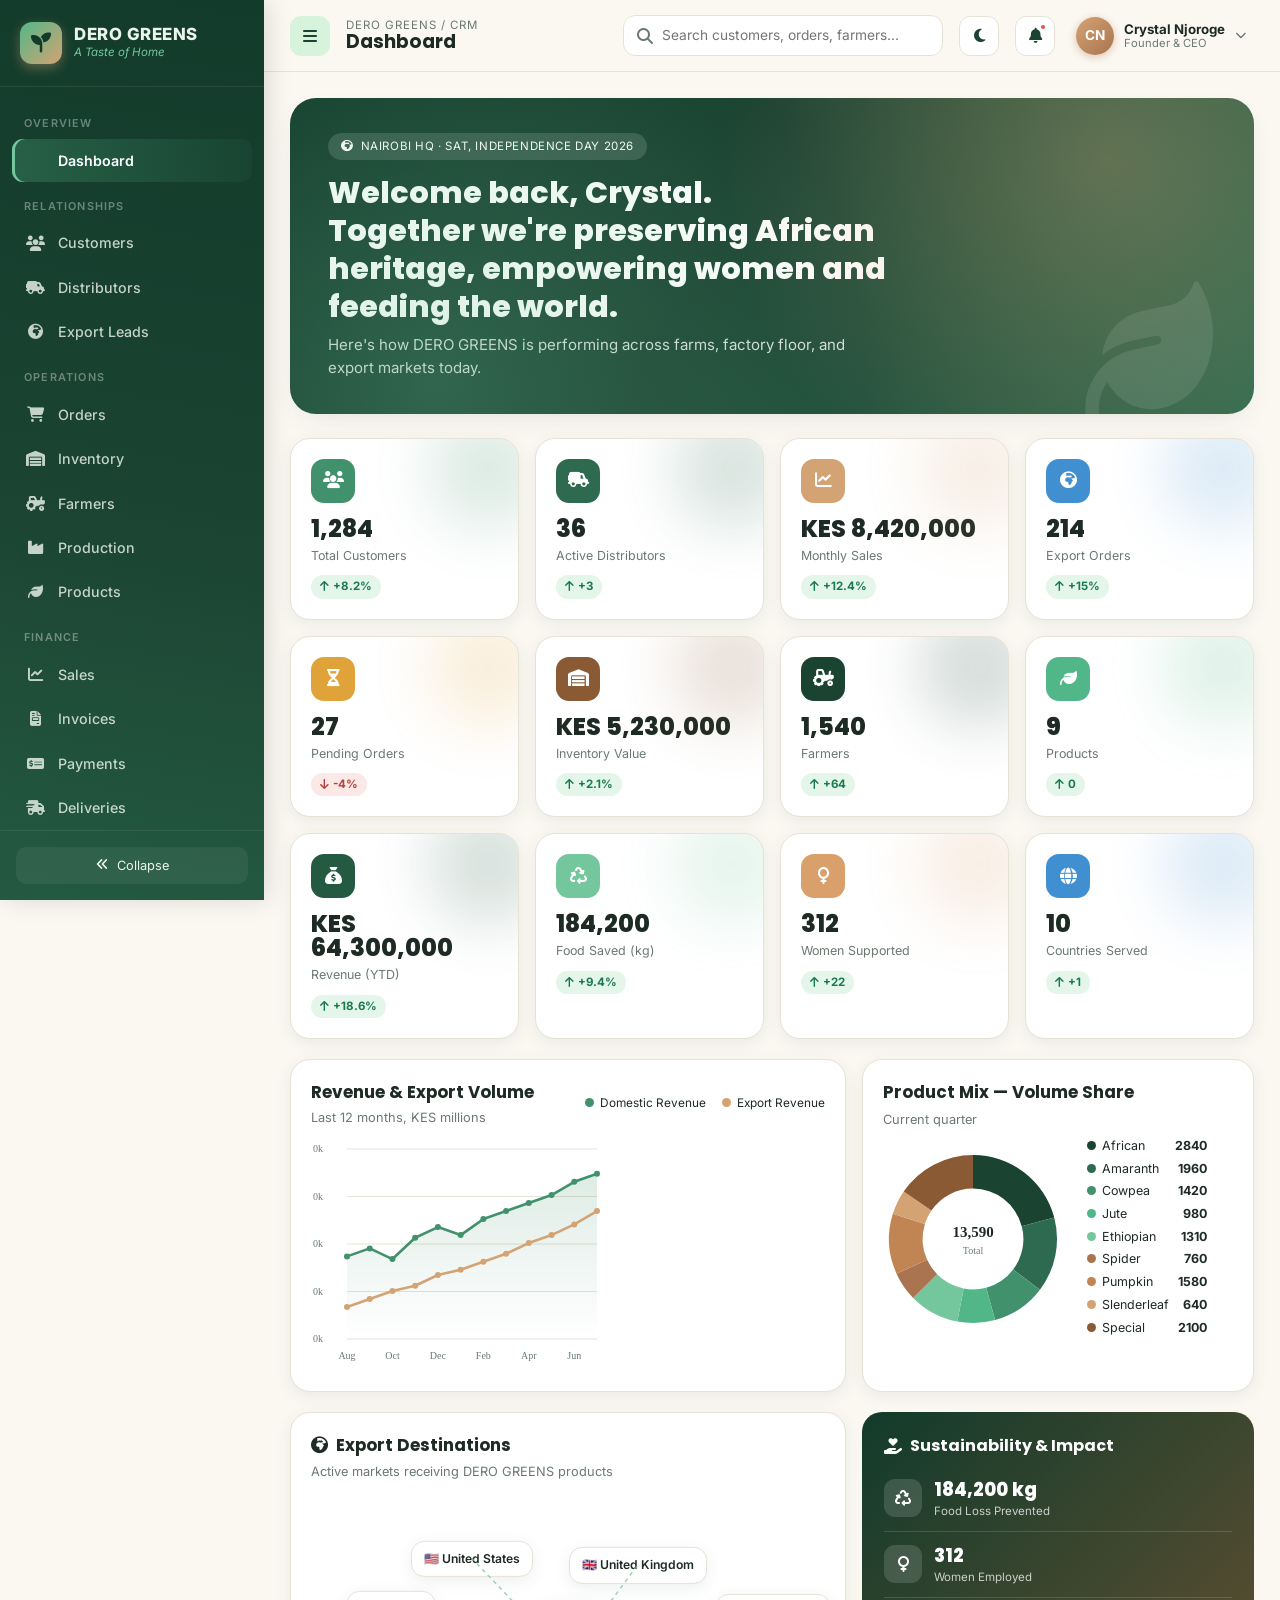
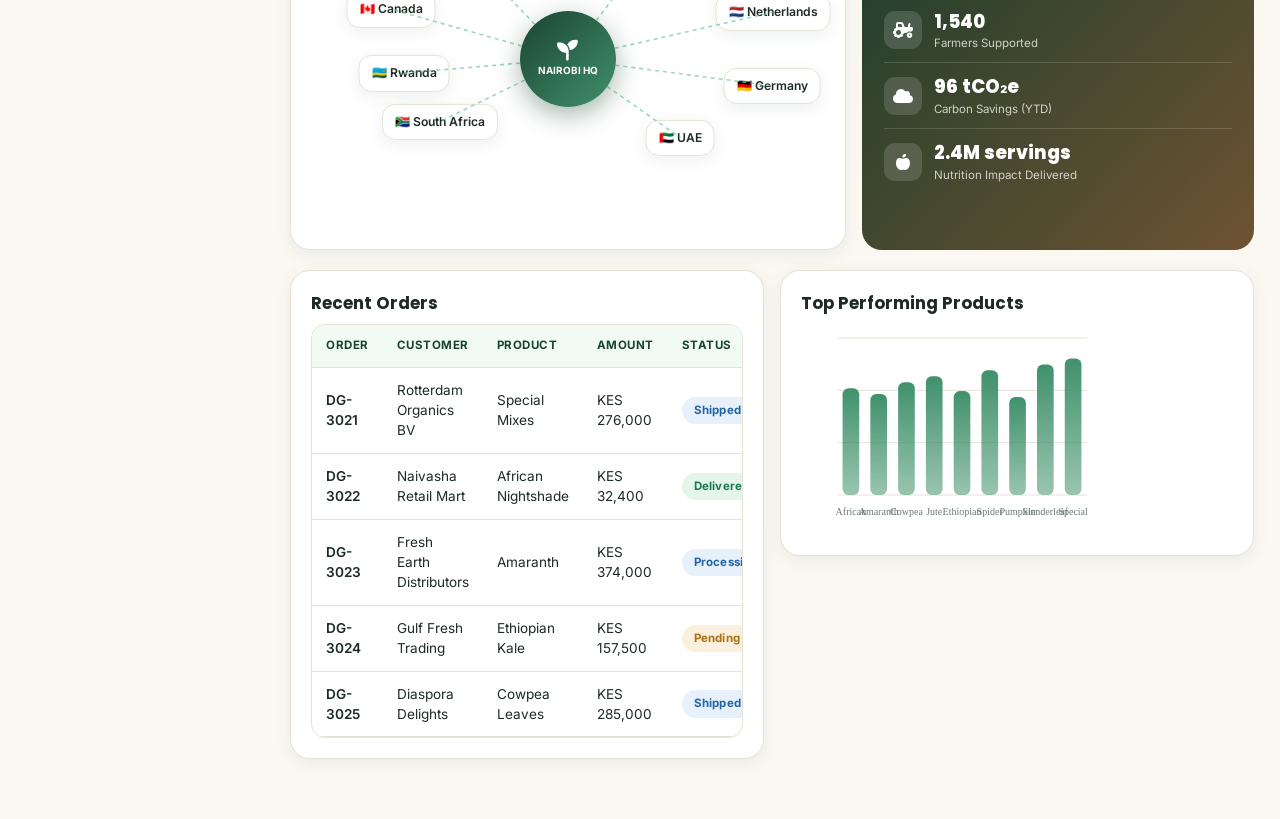
==== dashboard/index.html @ 0ca996c8 "Add CRM dashboard under /dashboard Front-end CRM (Bootstrap 5 + vanilla JS, dummy data) covering cus" ====
<!DOCTYPE html>
<html lang="en">
<head>
<meta charset="UTF-8">
<meta name="viewport" content="width=device-width, initial-scale=1.0">
<title>DERO GREENS | CRM Dashboard</title>

<!-- ============================================================
     DERO GREENS — CRM DASHBOARD (Front-end only, dummy data)
     Built with Bootstrap 5, Font Awesome, custom CSS & vanilla JS
     ============================================================ -->

<!-- Bootstrap 5 -->
<link href="https://cdn.jsdelivr.net/npm/bootstrap@5.3.3/dist/css/bootstrap.min.css" rel="stylesheet">
<!-- Font Awesome -->
<link rel="stylesheet" href="https://cdnjs.cloudflare.com/ajax/libs/font-awesome/6.5.1/css/all.min.css">
<!-- Google Fonts -->
<link rel="preconnect" href="https://fonts.googleapis.com">
<link href="https://fonts.googleapis.com/css2?family=Poppins:wght@500;600;700;800&family=Inter:wght@400;500;600;700&display=swap" rel="stylesheet">

<style>
/* =========================================================
   1. DESIGN TOKENS
   ========================================================= */
:root{
  --forest-950:#0e2b20;
  --forest-900:#123b2b;
  --forest-800:#1b4332;
  --forest-700:#245a41;
  --green-600:#2d6a4f;
  --green-500:#40916c;
  --green-400:#52b788;
  --green-300:#74c69d;
  --mint-100:#d8f3dc;
  --mint-50:#f1faf3;
  --earth-600:#8a5a34;
  --earth-500:#a9744f;
  --earth-400:#c08552;
  --earth-300:#d9a06b;
  --sand-100:#f3e3cf;
  --cream:#fbf8f2;
  --white:#ffffff;
  --ink:#1e2b24;
  --muted:#6b7a71;
  --line:#e7e2d6;
  --gold:#d4a373;
  --danger:#d9534f;
  --warning:#e0a339;
  --info:#3f8fd1;
  --radius-lg:20px;
  --radius-md:14px;
  --radius-sm:10px;
  --shadow-soft:0 10px 30px -12px rgba(27,67,50,.15);
  --shadow-card:0 4px 16px rgba(27,67,50,.08);
  --sidebar-w:264px;
  --sidebar-w-collapsed:82px;
  --topbar-h:72px;
}

body.dark{
  --cream:#0f1a15;
  --white:#16241d;
  --ink:#eef3ee;
  --muted:#9bb0a3;
  --line:#243830;
  --mint-100:#1c3a2c;
  --mint-50:#152a20;
  --shadow-card:0 4px 18px rgba(0,0,0,.35);
}

*{box-sizing:border-box;}
html{scroll-behavior:smooth;}
body{
  font-family:'Inter',sans-serif;
  background:var(--cream);
  color:var(--ink);
  margin:0;
  transition:background .35s ease, color .35s ease;
  overflow-x:hidden;
}
h1,h2,h3,h4,h5,h6,.font-display{font-family:'Poppins',sans-serif;}
a{text-decoration:none;}
::-webkit-scrollbar{width:8px;height:8px;}
::-webkit-scrollbar-thumb{background:var(--green-300);border-radius:10px;}
::-webkit-scrollbar-track{background:transparent;}

/* =========================================================
   2. APP SHELL
   ========================================================= */
.app-wrapper{display:flex;min-height:100vh;}

/* ---------- Sidebar ---------- */
.sidebar{
  width:var(--sidebar-w);
  background:linear-gradient(190deg, var(--forest-900) 0%, var(--forest-800) 55%, var(--forest-700) 100%);
  color:#eaf3ec;
  position:fixed;
  top:0;left:0;bottom:0;
  z-index:1040;
  display:flex;
  flex-direction:column;
  transition:width .3s ease, transform .3s ease;
  box-shadow:4px 0 24px rgba(0,0,0,.12);
}
.sidebar.collapsed{width:var(--sidebar-w-collapsed);}
.sidebar-brand{
  display:flex;align-items:center;gap:12px;
  padding:22px 20px;
  border-bottom:1px solid rgba(255,255,255,.08);
  min-height:var(--topbar-h);
}
.sidebar-brand .logo-mark{
  width:42px;height:42px;border-radius:12px;
  background:linear-gradient(135deg,var(--green-400),var(--gold));
  display:flex;align-items:center;justify-content:center;
  font-size:20px;color:var(--forest-900);flex:none;
  box-shadow:0 4px 12px rgba(212,163,115,.4);
}
.sidebar-brand .brand-text{overflow:hidden;white-space:nowrap;}
.sidebar-brand .brand-text .name{font-weight:800;font-size:1.05rem;letter-spacing:.5px;line-height:1.1;}
.sidebar-brand .brand-text .tag{font-size:.72rem;color:var(--green-300);font-style:italic;}
.sidebar.collapsed .brand-text{display:none;}

.sidebar-nav{flex:1;overflow-y:auto;padding:14px 12px;}
.sidebar-nav::-webkit-scrollbar{width:4px;}
.nav-section-label{
  font-size:.68rem;text-transform:uppercase;letter-spacing:1.2px;
  color:rgba(234,243,236,.4);padding:14px 12px 6px;font-weight:600;
}
.sidebar.collapsed .nav-section-label{opacity:0;height:8px;padding:0;overflow:hidden;}

.nav-item-btn{
  display:flex;align-items:center;gap:13px;
  padding:10.5px 14px;margin:2px 0;border-radius:11px;
  color:rgba(234,243,236,.82);font-size:.89rem;font-weight:500;
  cursor:pointer;position:relative;white-space:nowrap;
  transition:background .2s ease, color .2s ease, transform .15s ease;
}
.nav-item-btn i{width:19px;text-align:center;font-size:.95rem;flex:none;}
.nav-item-btn:hover{background:rgba(255,255,255,.08);color:#fff;transform:translateX(2px);}
.nav-item-btn.active{
  background:linear-gradient(90deg, rgba(82,183,136,.28), rgba(82,183,136,.06));
  color:#fff;font-weight:600;
  box-shadow:inset 3px 0 0 var(--green-300);
}
.sidebar.collapsed .nav-item-btn span{display:none;}
.sidebar.collapsed .nav-item-btn{justify-content:center;}

.sidebar-foot{padding:16px;border-top:1px solid rgba(255,255,255,.08);}
.sidebar-collapse-btn{
  width:100%;background:rgba(255,255,255,.06);border:none;color:#eaf3ec;
  padding:9px;border-radius:10px;font-size:.8rem;cursor:pointer;
  display:flex;align-items:center;justify-content:center;gap:8px;
  transition:background .2s;
}
.sidebar-collapse-btn:hover{background:rgba(255,255,255,.14);}

/* ---------- Main area ---------- */
.main-wrapper{
  margin-left:var(--sidebar-w);
  flex:1;min-width:0;
  transition:margin-left .3s ease;
  display:flex;flex-direction:column;
}
.sidebar.collapsed ~ .main-wrapper{margin-left:var(--sidebar-w-collapsed);}

/* ---------- Topbar ---------- */
.topbar{
  height:var(--topbar-h);
  position:sticky;top:0;z-index:1030;
  background:rgba(251,248,242,.85);
  backdrop-filter:blur(14px) saturate(160%);
  -webkit-backdrop-filter:blur(14px) saturate(160%);
  border-bottom:1px solid var(--line);
  display:flex;align-items:center;gap:16px;
  padding:0 26px;
}
body.dark .topbar{background:rgba(22,36,29,.85);}
.topbar-toggle{
  background:var(--mint-100);border:none;color:var(--forest-800);
  width:40px;height:40px;border-radius:11px;font-size:1rem;cursor:pointer;
  display:flex;align-items:center;justify-content:center;flex:none;
  transition:background .2s;
}
.topbar-toggle:hover{background:var(--green-300);color:#fff;}
.page-heading{display:flex;flex-direction:column;line-height:1.1;margin-right:auto;min-width:0;}
.page-heading .crumb{font-size:.72rem;color:var(--muted);text-transform:uppercase;letter-spacing:1px;}
.page-heading .title{font-family:'Poppins';font-weight:700;font-size:1.15rem;color:var(--ink);white-space:nowrap;overflow:hidden;text-overflow:ellipsis;}

.search-box{
  position:relative;width:320px;max-width:34vw;
}
.search-box input{
  width:100%;border:1px solid var(--line);background:var(--white);
  border-radius:12px;padding:9px 14px 9px 38px;font-size:.86rem;color:var(--ink);
  transition:box-shadow .2s, border-color .2s;
}
.search-box input:focus{outline:none;border-color:var(--green-400);box-shadow:0 0 0 3px rgba(82,183,136,.18);}
.search-box i{position:absolute;left:14px;top:50%;transform:translateY(-50%);color:var(--muted);}

.icon-btn{
  width:40px;height:40px;border-radius:11px;border:1px solid var(--line);
  background:var(--white);color:var(--forest-800);display:flex;align-items:center;justify-content:center;
  cursor:pointer;position:relative;transition:all .2s;flex:none;font-size:.95rem;
}
.icon-btn:hover{background:var(--mint-100);border-color:var(--green-300);}
.icon-btn .dot{
  position:absolute;top:6px;right:7px;width:8px;height:8px;border-radius:50%;
  background:var(--danger);border:2px solid var(--white);
}
.profile-chip{display:flex;align-items:center;gap:10px;cursor:pointer;padding:5px 8px 5px 5px;border-radius:12px;transition:background .2s;}
.profile-chip:hover{background:var(--mint-100);}
.avatar{
  width:38px;height:38px;border-radius:50%;
  background:linear-gradient(135deg,var(--gold),var(--earth-500));
  display:flex;align-items:center;justify-content:center;color:#fff;font-weight:700;font-size:.85rem;
  flex:none;box-shadow:0 2px 8px rgba(169,116,79,.4);
}
.profile-chip .who{line-height:1.1;}
.profile-chip .who .nm{font-size:.83rem;font-weight:700;color:var(--ink);}
.profile-chip .who .rl{font-size:.7rem;color:var(--muted);}

/* dropdown panels (notifications / profile) */
.float-panel{
  position:absolute;top:56px;right:0;width:340px;background:var(--white);
  border:1px solid var(--line);border-radius:var(--radius-md);box-shadow:var(--shadow-soft);
  padding:8px;display:none;z-index:1050;max-height:420px;overflow-y:auto;
}
.float-panel.show{display:block;animation:fadeSlide .18s ease;}
@keyframes fadeSlide{from{opacity:0;transform:translateY(-6px);}to{opacity:1;transform:translateY(0);}}
.float-panel .fp-title{font-weight:700;font-size:.85rem;padding:8px 10px;color:var(--forest-800);}
.notif-item{display:flex;gap:10px;padding:9px 10px;border-radius:10px;cursor:pointer;}
.notif-item:hover{background:var(--mint-50);}
.notif-item .ni-icon{width:34px;height:34px;border-radius:9px;display:flex;align-items:center;justify-content:center;flex:none;font-size:.8rem;}
.notif-item .ni-body .t{font-size:.8rem;font-weight:600;color:var(--ink);}
.notif-item .ni-body .d{font-size:.72rem;color:var(--muted);}

.content-area{padding:26px 26px 60px;flex:1;min-width:0;}

/* =========================================================
   3. GENERIC COMPONENTS
   ========================================================= */
.page{display:none;animation:pageIn .35s ease;}
.page.active{display:block;}
@keyframes pageIn{from{opacity:0;transform:translateY(8px);}to{opacity:1;transform:translateY(0);}}

.card-soft{
  background:var(--white);border:1px solid var(--line);border-radius:var(--radius-lg);
  box-shadow:var(--shadow-card);
}
.section-title{font-family:'Poppins';font-weight:700;font-size:1.05rem;color:var(--ink);margin-bottom:2px;}
.section-sub{font-size:.8rem;color:var(--muted);}

/* Hero */
.hero-banner{
  border-radius:26px;padding:34px 38px;position:relative;overflow:hidden;color:#fff;
  background:linear-gradient(120deg, var(--forest-900) 0%, var(--forest-800) 45%, var(--green-600) 100%);
  box-shadow:var(--shadow-soft);
  margin-bottom:24px;
}
.hero-banner::before{
  content:"";position:absolute;inset:0;
  background:radial-gradient(circle at 85% 20%, rgba(212,163,115,.35), transparent 45%),
             radial-gradient(circle at 15% 90%, rgba(116,198,157,.28), transparent 50%);
  pointer-events:none;
}
.hero-banner .eyebrow{
  display:inline-flex;align-items:center;gap:7px;background:rgba(255,255,255,.14);
  padding:5px 13px;border-radius:30px;font-size:.72rem;letter-spacing:.6px;text-transform:uppercase;margin-bottom:14px;
}
.hero-banner h1{font-size:1.9rem;font-weight:800;max-width:640px;line-height:1.25;margin-bottom:8px;}
.hero-banner p{max-width:560px;color:rgba(255,255,255,.82);font-size:.94rem;margin-bottom:0;}
.hero-leaf{position:absolute;right:36px;bottom:-14px;font-size:9rem;opacity:.10;transform:rotate(-12deg);}

/* Stat cards */
.stat-card{
  background:var(--white);border:1px solid var(--line);border-radius:var(--radius-lg);
  padding:20px;position:relative;overflow:hidden;transition:transform .25s ease, box-shadow .25s ease;
  box-shadow:var(--shadow-card);height:100%;
}
.stat-card:hover{transform:translateY(-5px);box-shadow:var(--shadow-soft);}
.stat-card .si-icon{
  width:44px;height:44px;border-radius:13px;display:flex;align-items:center;justify-content:center;
  font-size:1.05rem;margin-bottom:14px;color:#fff;
}
.stat-card .si-val{font-family:'Poppins';font-weight:800;font-size:1.5rem;color:var(--ink);line-height:1;}
.stat-card .si-label{font-size:.78rem;color:var(--muted);margin-top:6px;}
.stat-card .si-trend{font-size:.72rem;font-weight:700;margin-top:10px;display:inline-flex;align-items:center;gap:4px;padding:3px 9px;border-radius:20px;}
.si-trend.up{color:#1b7a4d;background:#e4f6ea;}
.si-trend.down{color:#b8433d;background:#fbe8e7;}
.stat-card .si-glow{position:absolute;width:120px;height:120px;border-radius:50%;filter:blur(30px);opacity:.18;top:-30px;right:-30px;}

/* Buttons */
.btn-dero{
  background:linear-gradient(135deg,var(--green-500),var(--forest-800));border:none;color:#fff;
  border-radius:11px;padding:9px 18px;font-weight:600;font-size:.85rem;transition:all .2s;
  box-shadow:0 4px 14px rgba(45,106,79,.3);
}
.btn-dero:hover{filter:brightness(1.08);color:#fff;transform:translateY(-1px);}
.btn-outline-dero{
  border:1.5px solid var(--green-400);color:var(--forest-800);background:transparent;border-radius:11px;
  padding:8px 17px;font-weight:600;font-size:.85rem;transition:all .2s;
}
.btn-outline-dero:hover{background:var(--mint-100);}
.btn-ghost-sm{border:1px solid var(--line);background:var(--white);color:var(--ink);border-radius:9px;padding:5px 11px;font-size:.76rem;font-weight:600;transition:.2s;}
.btn-ghost-sm:hover{background:var(--mint-100);border-color:var(--green-300);}

/* Badges */
.badge-dero{padding:5px 12px;border-radius:20px;font-size:.72rem;font-weight:700;letter-spacing:.2px;display:inline-flex;align-items:center;gap:5px;}
.bd-green{background:#e4f6ea;color:#1b7a4d;}
.bd-gold{background:#fbf0dd;color:#a97112;}
.bd-red{background:#fbe8e7;color:#b8433d;}
.bd-blue{background:#e6f1fb;color:#2266a3;}
.bd-gray{background:#eef0ee;color:#6b7a71;}
.bd-forest{background:var(--forest-800);color:#fff;}

/* Tables */
.table-modern{width:100%;border-collapse:separate;border-spacing:0;font-size:.85rem;}
.table-modern thead th{
  background:var(--mint-50);color:var(--forest-800);font-weight:700;font-size:.72rem;
  text-transform:uppercase;letter-spacing:.5px;padding:12px 14px;border-bottom:1px solid var(--line);white-space:nowrap;
}
.table-modern thead th:first-child{border-top-left-radius:12px;}
.table-modern thead th:last-child{border-top-right-radius:12px;}
.table-modern tbody td{padding:12px 14px;border-bottom:1px solid var(--line);color:var(--ink);vertical-align:middle;}
.table-modern tbody tr{transition:background .15s;}
.table-modern tbody tr:hover{background:var(--mint-50);}
.table-scroll{overflow-x:auto;border-radius:14px;border:1px solid var(--line);}
.row-avatar{width:32px;height:32px;border-radius:9px;display:flex;align-items:center;justify-content:center;font-size:.72rem;font-weight:700;color:#fff;flex:none;}

.filter-select{border:1px solid var(--line);border-radius:10px;padding:7px 12px;font-size:.8rem;background:var(--white);color:var(--ink);}
.toolbar{display:flex;flex-wrap:wrap;gap:10px;align-items:center;margin-bottom:16px;}
.toolbar .search-box{width:260px;}

/* Progress bars */
.progress-dero{height:8px;border-radius:20px;background:var(--mint-100);overflow:hidden;}
.progress-dero .bar{height:100%;border-radius:20px;background:linear-gradient(90deg,var(--green-400),var(--forest-800));}

/* Kanban / Pipeline */
.kanban-scroll{display:flex;gap:16px;overflow-x:auto;padding-bottom:14px;}
.kanban-col{
  min-width:270px;max-width:270px;background:var(--mint-50);border:1px solid var(--line);
  border-radius:16px;padding:14px;flex:none;
}
.kanban-col-head{display:flex;justify-content:space-between;align-items:center;margin-bottom:12px;}
.kanban-col-head .kt{font-weight:700;font-size:.83rem;color:var(--forest-800);}
.kanban-count{background:var(--white);border-radius:20px;padding:2px 9px;font-size:.72rem;font-weight:700;color:var(--muted);}
.kanban-card{
  background:var(--white);border:1px solid var(--line);border-radius:13px;padding:12px;margin-bottom:10px;
  cursor:grab;transition:box-shadow .2s, transform .2s;box-shadow:0 1px 4px rgba(0,0,0,.04);
}
.kanban-card:hover{box-shadow:0 6px 16px rgba(27,67,50,.12);transform:translateY(-2px);}
.kanban-card.dragging{opacity:.4;}
.kanban-col.drag-over{background:var(--mint-100);}
.kanban-card .kc-title{font-weight:700;font-size:.83rem;margin-bottom:4px;}
.kanban-card .kc-meta{font-size:.72rem;color:var(--muted);display:flex;align-items:center;gap:6px;margin-top:6px;}

/* Product cards */
.product-card{background:var(--white);border:1px solid var(--line);border-radius:18px;overflow:hidden;transition:.25s;height:100%;box-shadow:var(--shadow-card);}
.product-card:hover{transform:translateY(-6px);box-shadow:var(--shadow-soft);}
.product-photo{
  height:130px;display:flex;align-items:center;justify-content:center;font-size:2.6rem;position:relative;
  background:linear-gradient(135deg,var(--mint-100),var(--sand-100));color:var(--forest-700);
}
.product-photo .export-badge{position:absolute;top:10px;right:10px;}
.product-body{padding:15px;}
.product-body h6{font-weight:700;margin-bottom:2px;}
.product-body .scientific{font-size:.72rem;color:var(--muted);font-style:italic;margin-bottom:10px;}
.pspecs{display:grid;grid-template-columns:1fr 1fr;gap:8px;font-size:.76rem;margin-bottom:10px;}
.pspecs div span{display:block;color:var(--muted);font-size:.68rem;text-transform:uppercase;letter-spacing:.4px;}
.pspecs div b{color:var(--ink);}

/* Export leads pipeline card */
.lead-card{background:var(--white);border:1px solid var(--line);border-radius:13px;padding:12px;margin-bottom:10px;cursor:grab;box-shadow:0 1px 4px rgba(0,0,0,.04);transition:.2s;}
.lead-card:hover{box-shadow:0 6px 16px rgba(27,67,50,.12);transform:translateY(-2px);}
.lead-card .flag{font-size:1.3rem;margin-right:6px;}
.lead-card .company{font-weight:700;font-size:.84rem;}
.lead-card .contact{font-size:.72rem;color:var(--muted);margin-bottom:8px;}
.lead-card .rev{font-weight:700;color:var(--forest-800);font-size:.86rem;}
.lead-card .prob-wrap{margin-top:8px;}

/* Charts */
.chart-card{background:var(--white);border:1px solid var(--line);border-radius:var(--radius-lg);padding:20px;box-shadow:var(--shadow-card);}
canvas{max-width:100%;}
.legend-dot{width:9px;height:9px;border-radius:50%;display:inline-block;margin-right:6px;}

/* World / export map */
.world-hub{position:relative;height:340px;display:flex;align-items:center;justify-content:center;}
.world-center{
  width:96px;height:96px;border-radius:50%;background:linear-gradient(135deg,var(--forest-800),var(--green-500));
  display:flex;flex-direction:column;align-items:center;justify-content:center;color:#fff;z-index:3;box-shadow:0 8px 26px rgba(27,67,50,.4);
}
.world-center i{font-size:1.3rem;}
.world-center span{font-size:.62rem;font-weight:700;margin-top:2px;}
.dest-node{
  position:absolute;background:var(--white);border:1px solid var(--line);border-radius:13px;padding:8px 12px;
  box-shadow:var(--shadow-card);font-size:.76rem;font-weight:600;display:flex;align-items:center;gap:7px;
  transition:transform .2s;white-space:nowrap;
}
.dest-node:hover{transform:scale(1.08);z-index:5;}
.world-svg{position:absolute;inset:0;width:100%;height:100%;z-index:1;}
.world-svg line{stroke:var(--green-300);stroke-width:1.6;stroke-dasharray:4 4;opacity:.7;}

/* Sustainability card */
.sustain-card{border-radius:var(--radius-lg);padding:22px;color:#fff;background:linear-gradient(135deg,var(--forest-900),var(--earth-600) 130%);position:relative;overflow:hidden;height:100%;}
.sustain-item{display:flex;align-items:center;gap:12px;padding:10px 0;border-bottom:1px solid rgba(255,255,255,.14);}
.sustain-item:last-child{border-bottom:none;}
.sustain-item .si-ic{width:38px;height:38px;border-radius:11px;background:rgba(255,255,255,.14);display:flex;align-items:center;justify-content:center;flex:none;}
.sustain-item .si-num{font-family:'Poppins';font-weight:800;font-size:1.15rem;}
.sustain-item .si-lbl{font-size:.72rem;color:rgba(255,255,255,.75);}

/* Calendar */
.cal-grid{display:grid;grid-template-columns:repeat(7,1fr);gap:6px;}
.cal-dow{text-align:center;font-size:.7rem;font-weight:700;color:var(--muted);text-transform:uppercase;padding:6px 0;}
.cal-cell{
  min-height:78px;border:1px solid var(--line);border-radius:11px;padding:6px 8px;font-size:.78rem;color:var(--ink);
  background:var(--white);transition:.2s;
}
.cal-cell.muted{opacity:.35;}
.cal-cell.today{border-color:var(--green-400);box-shadow:0 0 0 2px rgba(82,183,136,.25) inset;}
.cal-cell .ev{margin-top:4px;font-size:.66rem;background:var(--mint-100);color:var(--forest-800);border-radius:6px;padding:1px 6px;display:block;overflow:hidden;text-overflow:ellipsis;white-space:nowrap;}

/* Settings tabs */
.settings-tabs .nav-link{color:var(--muted);font-weight:600;font-size:.85rem;border:none;border-radius:11px;padding:9px 16px;}
.settings-tabs .nav-link.active{background:var(--forest-800);color:#fff;}
.form-control-dero, .form-select-dero{border:1px solid var(--line);border-radius:10px;padding:9px 12px;font-size:.85rem;background:var(--white);color:var(--ink);}

/* Reports */
.report-card{border:1px solid var(--line);border-radius:18px;padding:22px;background:var(--white);transition:.25s;height:100%;box-shadow:var(--shadow-card);}
.report-card:hover{transform:translateY(-5px);box-shadow:var(--shadow-soft);}
.report-icon{width:50px;height:50px;border-radius:14px;display:flex;align-items:center;justify-content:center;font-size:1.2rem;color:#fff;margin-bottom:14px;}

/* Toast */
.toast-dero{position:fixed;bottom:24px;right:24px;background:var(--forest-800);color:#fff;padding:13px 20px;border-radius:13px;box-shadow:var(--shadow-soft);z-index:2000;font-size:.85rem;display:flex;align-items:center;gap:10px;transform:translateY(20px);opacity:0;transition:.3s;pointer-events:none;}
.toast-dero.show{transform:translateY(0);opacity:1;}

/* Utility */
.text-muted-soft{color:var(--muted);}
.divider-soft{border-top:1px solid var(--line);margin:20px 0;}
.chip-flag{font-size:1.1rem;}
@media (max-width: 991px){
  .sidebar{transform:translateX(-100%);}
  .sidebar.mobile-open{transform:translateX(0);}
  .main-wrapper{margin-left:0 !important;}
  .search-box{display:none;}
}
</style>
</head>
<body>

<div class="app-wrapper">

  <!-- ============================= SIDEBAR ============================= -->
  <aside class="sidebar" id="sidebar">
    <div class="sidebar-brand">
      <div class="logo-mark"><i class="fa-solid fa-seedling"></i></div>
      <div class="brand-text">
        <div class="name">DERO GREENS</div>
        <div class="tag">A Taste of Home</div>
      </div>
    </div>

    <nav class="sidebar-nav" id="sidebarNav">
      <div class="nav-section-label">Overview</div>
      <div class="nav-item-btn active" data-page="dashboard"><i class="fa-solid fa-grid-2"></i><span>Dashboard</span></div>

      <div class="nav-section-label">Relationships</div>
      <div class="nav-item-btn" data-page="customers"><i class="fa-solid fa-users"></i><span>Customers</span></div>
      <div class="nav-item-btn" data-page="distributors"><i class="fa-solid fa-truck-field"></i><span>Distributors</span></div>
      <div class="nav-item-btn" data-page="exportleads"><i class="fa-solid fa-earth-africa"></i><span>Export Leads</span></div>

      <div class="nav-section-label">Operations</div>
      <div class="nav-item-btn" data-page="orders"><i class="fa-solid fa-cart-shopping"></i><span>Orders</span></div>
      <div class="nav-item-btn" data-page="inventory"><i class="fa-solid fa-warehouse"></i><span>Inventory</span></div>
      <div class="nav-item-btn" data-page="farmers"><i class="fa-solid fa-tractor"></i><span>Farmers</span></div>
      <div class="nav-item-btn" data-page="production"><i class="fa-solid fa-industry"></i><span>Production</span></div>
      <div class="nav-item-btn" data-page="products"><i class="fa-solid fa-leaf"></i><span>Products</span></div>

      <div class="nav-section-label">Finance</div>
      <div class="nav-item-btn" data-page="sales"><i class="fa-solid fa-chart-line"></i><span>Sales</span></div>
      <div class="nav-item-btn" data-page="invoices"><i class="fa-solid fa-file-invoice"></i><span>Invoices</span></div>
      <div class="nav-item-btn" data-page="payments"><i class="fa-solid fa-money-check-dollar"></i><span>Payments</span></div>
      <div class="nav-item-btn" data-page="deliveries"><i class="fa-solid fa-truck-fast"></i><span>Deliveries</span></div>

      <div class="nav-section-label">Compliance</div>
      <div class="nav-item-btn" data-page="exportdocs"><i class="fa-solid fa-stamp"></i><span>Export Documentation</span></div>
      <div class="nav-item-btn" data-page="qa"><i class="fa-solid fa-magnifying-glass-chart"></i><span>Quality Assurance</span></div>
      <div class="nav-item-btn" data-page="compliance"><i class="fa-solid fa-shield-halved"></i><span>Compliance</span></div>

      <div class="nav-section-label">Growth</div>
      <div class="nav-item-btn" data-page="marketing"><i class="fa-solid fa-bullhorn"></i><span>Marketing</span></div>
      <div class="nav-item-btn" data-page="tasks"><i class="fa-solid fa-list-check"></i><span>Tasks</span></div>
      <div class="nav-item-btn" data-page="calendar"><i class="fa-solid fa-calendar-days"></i><span>Calendar</span></div>
      <div class="nav-item-btn" data-page="reports"><i class="fa-solid fa-file-lines"></i><span>Reports</span></div>
      <div class="nav-item-btn" data-page="analytics"><i class="fa-solid fa-chart-pie"></i><span>Analytics</span></div>

      <div class="nav-section-label">System</div>
      <div class="nav-item-btn" data-page="settings"><i class="fa-solid fa-gear"></i><span>Settings</span></div>
    </nav>

    <div class="sidebar-foot">
      <button class="sidebar-collapse-btn" id="collapseBtn"><i class="fa-solid fa-angles-left"></i><span id="collapseLbl">Collapse</span></button>
    </div>
  </aside>

  <!-- ============================= MAIN ============================= -->
  <div class="main-wrapper">

    <!-- Topbar -->
    <nav class="topbar">
      <button class="topbar-toggle" id="mobileToggle"><i class="fa-solid fa-bars"></i></button>
      <div class="page-heading">
        <span class="crumb">DERO GREENS / CRM</span>
        <span class="title" id="pageTitle">Dashboard</span>
      </div>

      <div class="search-box">
        <i class="fa-solid fa-magnifying-glass"></i>
        <input type="text" id="globalSearch" placeholder="Search customers, orders, farmers...">
      </div>

      <button class="icon-btn" id="darkToggle" title="Toggle dark mode"><i class="fa-solid fa-moon"></i></button>

      <div style="position:relative;">
        <button class="icon-btn" id="notifBtn"><i class="fa-solid fa-bell"></i><span class="dot"></span></button>
        <div class="float-panel" id="notifPanel">
          <div class="fp-title">Notifications</div>
          <div class="notif-item">
            <div class="ni-icon bd-green"><i class="fa-solid fa-box"></i></div>
            <div class="ni-body"><div class="t">Order #DG-3021 ready to ship</div><div class="d">Rotterdam, Netherlands · 12m ago</div></div>
          </div>
          <div class="notif-item">
            <div class="ni-icon bd-gold"><i class="fa-solid fa-triangle-exclamation"></i></div>
            <div class="ni-body"><div class="t">Low stock: Amaranth (Terere)</div><div class="d">Nairobi Warehouse · 40m ago</div></div>
          </div>
          <div class="notif-item">
            <div class="ni-icon bd-blue"><i class="fa-solid fa-file-signature"></i></div>
            <div class="ni-body"><div class="t">Phytosanitary certificate approved</div><div class="d">Batch DG-2207 · 1h ago</div></div>
          </div>
          <div class="notif-item">
            <div class="ni-icon bd-red"><i class="fa-solid fa-clock"></i></div>
            <div class="ni-body"><div class="t">Invoice INV-1042 overdue</div><div class="d">Fresh Earth Distributors · 3h ago</div></div>
          </div>
          <div class="notif-item">
            <div class="ni-icon bd-green"><i class="fa-solid fa-seedling"></i></div>
            <div class="ni-body"><div class="t">New farmer onboarded: Wanjiru Kamau</div><div class="d">Kiambu County · Today</div></div>
          </div>
        </div>
      </div>

      <div style="position:relative;">
        <div class="profile-chip" id="profileBtn">
          <div class="avatar">CN</div>
          <div class="who d-none d-md-block">
            <div class="nm">Crystal Njoroge</div>
            <div class="rl">Founder & CEO</div>
          </div>
          <i class="fa-solid fa-chevron-down" style="font-size:.7rem;color:var(--muted);"></i>
        </div>
        <div class="float-panel" id="profilePanel" style="width:220px;">
          <div class="notif-item"><div class="ni-icon bd-forest"><i class="fa-solid fa-user"></i></div><div class="ni-body"><div class="t">My Profile</div></div></div>
          <div class="notif-item"><div class="ni-icon bd-gray"><i class="fa-solid fa-gear"></i></div><div class="ni-body"><div class="t">Account Settings</div></div></div>
          <div class="notif-item"><div class="ni-icon bd-gray"><i class="fa-solid fa-circle-question"></i></div><div class="ni-body"><div class="t">Help Center</div></div></div>
          <div class="divider-soft" style="margin:6px 0;"></div>
          <div class="notif-item"><div class="ni-icon bd-red"><i class="fa-solid fa-right-from-bracket"></i></div><div class="ni-body"><div class="t">Sign Out</div></div></div>
        </div>
      </div>
    </nav>

    <!-- Content -->
    <main class="content-area" id="contentArea">

      <!-- ======================================================= DASHBOARD ======================================================= -->
      <section class="page active" id="page-dashboard">

        <div class="hero-banner">
          <span class="eyebrow"><i class="fa-solid fa-earth-africa"></i> Nairobi HQ · Sat, Independence Day 2026</span>
          <h1>Welcome back, Crystal.<br>Together we're preserving African heritage, empowering women and feeding the world.</h1>
          <p>Here's how DERO GREENS is performing across farms, factory floor, and export markets today.</p>
          <i class="fa-solid fa-leaf hero-leaf"></i>
        </div>

        <div class="row g-3" id="statCardsRow"><!-- injected by JS --></div>

        <div class="row g-3 mt-1">
          <div class="col-xl-7">
            <div class="chart-card h-100">
              <div class="d-flex justify-content-between align-items-center mb-2">
                <div>
                  <div class="section-title">Revenue &amp; Export Volume</div>
                  <div class="section-sub">Last 12 months, KES millions</div>
                </div>
                <div class="d-flex gap-3">
                  <span style="font-size:.74rem;"><span class="legend-dot" style="background:var(--green-500);"></span>Domestic Revenue</span>
                  <span style="font-size:.74rem;"><span class="legend-dot" style="background:var(--gold);"></span>Export Revenue</span>
                </div>
              </div>
              <canvas id="chartRevenue" height="230"></canvas>
            </div>
          </div>
          <div class="col-xl-5">
            <div class="chart-card h-100">
              <div class="section-title mb-1">Product Mix — Volume Share</div>
              <div class="section-sub mb-2">Current quarter</div>
              <div class="d-flex align-items-center gap-4">
                <canvas id="chartMix" width="180" height="180"></canvas>
                <div id="mixLegend" style="font-size:.78rem;"></div>
              </div>
            </div>
          </div>
        </div>

        <div class="row g-3 mt-1">
          <div class="col-xl-7">
            <div class="chart-card">
              <div class="section-title mb-1"><i class="fa-solid fa-earth-africa me-1"></i> Export Destinations</div>
              <div class="section-sub mb-2">Active markets receiving DERO GREENS products</div>
              <div class="world-hub" id="worldHub"><!-- injected --></div>
            </div>
          </div>
          <div class="col-xl-5">
            <div class="sustain-card h-100">
              <div class="d-flex align-items-center gap-2 mb-2">
                <i class="fa-solid fa-hand-holding-heart"></i>
                <div class="font-display" style="font-weight:700;">Sustainability &amp; Impact</div>
              </div>
              <div class="sustain-item">
                <div class="si-ic"><i class="fa-solid fa-recycle"></i></div>
                <div><div class="si-num">184,200 kg</div><div class="si-lbl">Food Loss Prevented</div></div>
              </div>
              <div class="sustain-item">
                <div class="si-ic"><i class="fa-solid fa-venus"></i></div>
                <div><div class="si-num">312</div><div class="si-lbl">Women Employed</div></div>
              </div>
              <div class="sustain-item">
                <div class="si-ic"><i class="fa-solid fa-tractor"></i></div>
                <div><div class="si-num">1,540</div><div class="si-lbl">Farmers Supported</div></div>
              </div>
              <div class="sustain-item">
                <div class="si-ic"><i class="fa-solid fa-cloud"></i></div>
                <div><div class="si-num">96 tCO₂e</div><div class="si-lbl">Carbon Savings (YTD)</div></div>
              </div>
              <div class="sustain-item">
                <div class="si-ic"><i class="fa-solid fa-apple-whole"></i></div>
                <div><div class="si-num">2.4M servings</div><div class="si-lbl">Nutrition Impact Delivered</div></div>
              </div>
            </div>
          </div>
        </div>

        <div class="row g-3 mt-1">
          <div class="col-lg-6">
            <div class="chart-card">
              <div class="section-title mb-2">Recent Orders</div>
              <div class="table-scroll">
                <table class="table-modern" id="recentOrdersTable">
                  <thead><tr><th>Order</th><th>Customer</th><th>Product</th><th>Amount</th><th>Status</th></tr></thead>
                  <tbody></tbody>
                </table>
              </div>
            </div>
          </div>
          <div class="col-lg-6">
            <div class="chart-card">
              <div class="section-title mb-2">Top Performing Products</div>
              <canvas id="chartTopProducts" height="205"></canvas>
            </div>
          </div>
        </div>
      </section>

      <!-- ======================================================= CUSTOMERS ======================================================= -->
      <section class="page" id="page-customers">
        <div class="d-flex justify-content-between align-items-center flex-wrap gap-2 mb-3">
          <div><div class="section-title">Customers</div><div class="section-sub">All retail &amp; wholesale customer accounts</div></div>
          <button class="btn-dero" onclick="toast('Add Customer form would open here')"><i class="fa-solid fa-plus me-1"></i> Add Customer</button>
        </div>
        <div class="toolbar">
          <div class="search-box"><i class="fa-solid fa-magnifying-glass"></i><input class="tbl-search" data-target="customersTable" placeholder="Search customers..."></div>
          <select class="filter-select" id="custStatusFilter"><option value="">All Statuses</option><option>Active</option><option>Inactive</option><option>Prospect</option></select>
          <select class="filter-select" id="custTypeFilter"><option value="">All Types</option><option>Retail</option><option>Wholesale</option><option>Export</option><option>Institutional</option></select>
          <button class="btn-outline-dero ms-auto"><i class="fa-solid fa-file-export me-1"></i> Export</button>
        </div>
        <div class="table-scroll">
          <table class="table-modern" id="customersTable">
            <thead><tr><th>Customer</th><th>Country</th><th>City</th><th>Phone</th><th>Email</th><th>Type</th><th>Status</th><th>Orders</th><th>LTV</th><th>Last Purchase</th><th>Notes</th><th>Actions</th></tr></thead>
            <tbody></tbody>
          </table>
        </div>
      </section>

      <!-- ======================================================= DISTRIBUTORS ======================================================= -->
      <section class="page" id="page-distributors">
        <div class="d-flex justify-content-between align-items-center flex-wrap gap-2 mb-3">
          <div><div class="section-title">Distributors</div><div class="section-sub">Import partners and volume distributors</div></div>
          <button class="btn-dero" onclick="toast('Add Distributor form would open here')"><i class="fa-solid fa-plus me-1"></i> Add Distributor</button>
        </div>
        <div class="toolbar">
          <div class="search-box"><i class="fa-solid fa-magnifying-glass"></i><input class="tbl-search" data-target="distributorsTable" placeholder="Search distributors..."></div>
          <select class="filter-select" id="distStatusFilter"><option value="">All Statuses</option><option>Active</option><option>Onboarding</option><option>Suspended</option></select>
          <button class="btn-outline-dero ms-auto"><i class="fa-solid fa-file-export me-1"></i> Export</button>
        </div>
        <div class="table-scroll">
          <table class="table-modern" id="distributorsTable">
            <thead><tr><th>Distributor</th><th>Country</th><th>Import Status</th><th>Food License</th><th>Volume (kg)</th><th>Contact</th><th>Email</th><th>Phone</th><th>Last Contact</th><th>Potential Revenue</th><th>Status</th></tr></thead>
            <tbody></tbody>
          </table>
        </div>
      </section>

      <!-- ======================================================= EXPORT LEADS (PIPELINE) ======================================================= -->
      <section class="page" id="page-exportleads">
        <div class="d-flex justify-content-between align-items-center flex-wrap gap-2 mb-3">
          <div><div class="section-title">Export Leads Pipeline</div><div class="section-sub">Drag cards across stages · Salesforce-style opportunity board</div></div>
          <button class="btn-dero" onclick="toast('New lead form would open here')"><i class="fa-solid fa-plus me-1"></i> New Lead</button>
        </div>
        <div class="kanban-scroll" id="leadsPipeline"><!-- injected --></div>
      </section>

      <!-- ======================================================= ORDERS ======================================================= -->
      <section class="page" id="page-orders">
        <div class="d-flex justify-content-between align-items-center flex-wrap gap-2 mb-3">
          <div><div class="section-title">Orders</div><div class="section-sub">Domestic and export order tracking</div></div>
          <button class="btn-dero" onclick="toast('New order form would open here')"><i class="fa-solid fa-plus me-1"></i> New Order</button>
        </div>
        <div class="toolbar">
          <div class="search-box"><i class="fa-solid fa-magnifying-glass"></i><input class="tbl-search" data-target="ordersTable" placeholder="Search orders..."></div>
          <select class="filter-select" id="orderStatusFilter"><option value="">All Statuses</option><option>Pending</option><option>Processing</option><option>Shipped</option><option>Delivered</option><option>Cancelled</option></select>
          <button class="btn-outline-dero ms-auto"><i class="fa-solid fa-file-export me-1"></i> Export</button>
        </div>
        <div class="table-scroll">
          <table class="table-modern" id="ordersTable">
            <thead><tr><th>Order ID</th><th>Customer</th><th>Product</th><th>Qty (kg)</th><th>Order Date</th><th>Destination</th><th>Amount</th><th>Status</th><th>Actions</th></tr></thead>
            <tbody></tbody>
          </table>
        </div>
      </section>

      <!-- ======================================================= INVENTORY ======================================================= -->
      <section class="page" id="page-inventory">
        <div class="section-title mb-1">Inventory &amp; Warehouse</div>
        <div class="section-sub mb-3">Real-time stock across Nairobi &amp; Nakuru facilities</div>
        <div class="row g-3 mb-3" id="inventoryStatsRow"></div>
        <div class="toolbar">
          <div class="search-box"><i class="fa-solid fa-magnifying-glass"></i><input class="tbl-search" data-target="inventoryTable" placeholder="Search inventory..."></div>
          <select class="filter-select" id="invLocFilter"><option value="">All Locations</option><option>Nairobi Warehouse</option><option>Nakuru Cold Store</option><option>Mombasa Export Bay</option></select>
          <button class="btn-outline-dero ms-auto"><i class="fa-solid fa-file-export me-1"></i> Export</button>
        </div>
        <div class="table-scroll">
          <table class="table-modern" id="inventoryTable">
            <thead><tr><th>Product</th><th>Batch #</th><th>Current Stock</th><th>Incoming</th><th>Reserved</th><th>Storage Location</th><th>Expiry Date</th><th>Alert</th></tr></thead>
            <tbody></tbody>
          </table>
        </div>
      </section>

      <!-- ======================================================= FARMERS ======================================================= -->
      <section class="page" id="page-farmers">
        <div class="d-flex justify-content-between align-items-center flex-wrap gap-2 mb-3">
          <div><div class="section-title">Farmers Network</div><div class="section-sub">Women-led smallholder farmer partners</div></div>
          <button class="btn-dero" onclick="toast('Onboard Farmer form would open here')"><i class="fa-solid fa-plus me-1"></i> Onboard Farmer</button>
        </div>
        <div class="toolbar">
          <div class="search-box"><i class="fa-solid fa-magnifying-glass"></i><input class="tbl-search" data-target="farmersTable" placeholder="Search farmers..."></div>
          <select class="filter-select" id="farmCertFilter"><option value="">All Certifications</option><option>Organic Certified</option><option>In Transition</option><option>Conventional</option></select>
          <button class="btn-outline-dero ms-auto"><i class="fa-solid fa-file-export me-1"></i> Export</button>
        </div>
        <div class="table-scroll">
          <table class="table-modern" id="farmersTable">
            <thead><tr><th>Farmer</th><th>County</th><th>Village</th><th>Phone</th><th>Farm Size (acres)</th><th>Products Grown</th><th>Certification</th><th>Organic Status</th><th>Harvest Forecast</th><th>Payments (KES)</th></tr></thead>
            <tbody></tbody>
          </table>
        </div>
      </section>

      <!-- ======================================================= PRODUCTION ======================================================= -->
      <section class="page" id="page-production">
        <div class="section-title mb-1">Production Floor</div>
        <div class="section-sub mb-3">Live processing pipeline — Nairobi Processing Plant</div>
        <div class="row g-3 mb-3" id="productionStagesRow"></div>
        <div class="chart-card">
          <div class="section-title mb-2">Batch Records</div>
          <div class="table-scroll">
            <table class="table-modern" id="productionTable">
              <thead><tr><th>Batch #</th><th>Product</th><th>Operator</th><th>Stage</th><th>Production Date</th><th>Expiry Date</th><th>Yield (kg)</th><th>Status</th></tr></thead>
              <tbody></tbody>
            </table>
          </div>
        </div>
      </section>

      <!-- ======================================================= PRODUCTS ======================================================= -->
      <section class="page" id="page-products">
        <div class="d-flex justify-content-between align-items-center flex-wrap gap-2 mb-3">
          <div><div class="section-title">Products</div><div class="section-sub">Traditional African vegetables — processed &amp; export-ready</div></div>
          <button class="btn-dero" onclick="toast('Add Product form would open here')"><i class="fa-solid fa-plus me-1"></i> Add Product</button>
        </div>
        <div class="row g-3" id="productsRow"></div>
      </section>

      <!-- ======================================================= SALES ======================================================= -->
      <section class="page" id="page-sales">
        <div class="section-title mb-1">Sales Performance</div>
        <div class="section-sub mb-3">Cross-channel sales analytics</div>
        <div class="row g-3">
          <div class="col-xl-6">
            <div class="chart-card">
              <div class="section-title mb-2">Daily Sales — Last 14 Days</div>
              <canvas id="chartDailySales" height="220"></canvas>
            </div>
          </div>
          <div class="col-xl-6">
            <div class="chart-card">
              <div class="section-title mb-2">Monthly Sales — Last 12 Months</div>
              <canvas id="chartMonthlySales" height="220"></canvas>
            </div>
          </div>
          <div class="col-xl-6">
            <div class="chart-card">
              <div class="section-title mb-2">Product Performance</div>
              <canvas id="chartProductPerf" height="230"></canvas>
            </div>
          </div>
          <div class="col-xl-6">
            <div class="chart-card">
              <div class="section-title mb-2">Country Performance</div>
              <canvas id="chartCountryPerf" height="230"></canvas>
            </div>
          </div>
          <div class="col-xl-7">
            <div class="chart-card">
              <div class="section-title mb-2">Top Customers</div>
              <div class="table-scroll">
                <table class="table-modern" id="topCustomersTable">
                  <thead><tr><th>Customer</th><th>Country</th><th>Orders</th><th>Lifetime Value</th></tr></thead>
                  <tbody></tbody>
                </table>
              </div>
            </div>
          </div>
          <div class="col-xl-5">
            <div class="chart-card h-100">
              <div class="section-title mb-2">Repeat vs New Customers</div>
              <div class="d-flex align-items-center gap-4">
                <canvas id="chartRepeat" width="170" height="170"></canvas>
                <div id="repeatLegend" style="font-size:.8rem;"></div>
              </div>
            </div>
          </div>
        </div>
      </section>

      <!-- ======================================================= INVOICES ======================================================= -->
      <section class="page" id="page-invoices">
        <div class="d-flex justify-content-between align-items-center flex-wrap gap-2 mb-3">
          <div><div class="section-title">Invoices</div><div class="section-sub">Billing &amp; accounts receivable</div></div>
          <button class="btn-dero" onclick="toast('New Invoice form would open here')"><i class="fa-solid fa-plus me-1"></i> New Invoice</button>
        </div>
        <div class="toolbar">
          <div class="search-box"><i class="fa-solid fa-magnifying-glass"></i><input class="tbl-search" data-target="invoicesTable" placeholder="Search invoices..."></div>
          <select class="filter-select" id="invStatusFilter"><option value="">All Statuses</option><option>Paid</option><option>Pending</option><option>Overdue</option></select>
          <button class="btn-outline-dero ms-auto"><i class="fa-solid fa-file-export me-1"></i> Export</button>
        </div>
        <div class="table-scroll">
          <table class="table-modern" id="invoicesTable">
            <thead><tr><th>Invoice #</th><th>Customer</th><th>Issue Date</th><th>Due Date</th><th>Amount</th><th>Status</th><th>Actions</th></tr></thead>
            <tbody></tbody>
          </table>
        </div>
      </section>

      <!-- ======================================================= PAYMENTS ======================================================= -->
      <section class="page" id="page-payments">
        <div class="section-title mb-1">Payments</div>
        <div class="section-sub mb-3">Payment history across all channels</div>
        <div class="toolbar">
          <div class="search-box"><i class="fa-solid fa-magnifying-glass"></i><input class="tbl-search" data-target="paymentsTable" placeholder="Search payments..."></div>
          <select class="filter-select"><option value="">All Methods</option><option>Bank Transfer</option><option>Mobile Money</option><option>Letter of Credit</option><option>Card</option></select>
          <button class="btn-outline-dero ms-auto"><i class="fa-solid fa-file-export me-1"></i> Export</button>
        </div>
        <div class="table-scroll">
          <table class="table-modern" id="paymentsTable">
            <thead><tr><th>Payment ID</th><th>Customer</th><th>Invoice #</th><th>Method</th><th>Date</th><th>Amount</th><th>Status</th></tr></thead>
            <tbody></tbody>
          </table>
        </div>
      </section>

      <!-- ======================================================= DELIVERIES ======================================================= -->
      <section class="page" id="page-deliveries">
        <div class="section-title mb-1">Deliveries</div>
        <div class="section-sub mb-3">Domestic &amp; export logistics tracking</div>
        <div class="toolbar">
          <div class="search-box"><i class="fa-solid fa-magnifying-glass"></i><input class="tbl-search" data-target="deliveriesTable" placeholder="Search deliveries..."></div>
          <select class="filter-select"><option value="">All Statuses</option><option>Preparing</option><option>In Transit</option><option>Customs</option><option>Delivered</option></select>
          <button class="btn-outline-dero ms-auto"><i class="fa-solid fa-file-export me-1"></i> Export</button>
        </div>
        <div class="table-scroll">
          <table class="table-modern" id="deliveriesTable">
            <thead><tr><th>Delivery ID</th><th>Order #</th><th>Destination</th><th>Carrier</th><th>Dispatch Date</th><th>ETA</th><th>Progress</th><th>Status</th></tr></thead>
            <tbody></tbody>
          </table>
        </div>
      </section>

      <!-- ======================================================= EXPORT DOCUMENTATION ======================================================= -->
      <section class="page" id="page-exportdocs">
        <div class="section-title mb-1">Export Documentation</div>
        <div class="section-sub mb-3">Compliance paperwork per shipment</div>
        <div class="toolbar">
          <div class="search-box"><i class="fa-solid fa-magnifying-glass"></i><input class="tbl-search" data-target="exportDocsTable" placeholder="Search shipments..."></div>
          <select class="filter-select"><option value="">All Statuses</option><option>Approved</option><option>Pending</option><option>Expired</option></select>
          <button class="btn-outline-dero ms-auto"><i class="fa-solid fa-file-export me-1"></i> Export</button>
        </div>
        <div class="table-scroll">
          <table class="table-modern" id="exportDocsTable">
            <thead><tr><th>Shipment</th><th>Phytosanitary Cert.</th><th>Certificate of Origin</th><th>Commercial Invoice</th><th>Packing List</th><th>Export Permit</th><th>Bill of Lading</th><th>HACCP</th><th>ISO</th><th>FDA</th></tr></thead>
            <tbody></tbody>
          </table>
        </div>
      </section>

      <!-- ======================================================= QUALITY ASSURANCE ======================================================= -->
      <section class="page" id="page-qa">
        <div class="section-title mb-1">Quality Assurance</div>
        <div class="section-sub mb-3">Batch inspection records</div>
        <div class="toolbar">
          <div class="search-box"><i class="fa-solid fa-magnifying-glass"></i><input class="tbl-search" data-target="qaTable" placeholder="Search inspections..."></div>
          <select class="filter-select"><option value="">All Results</option><option>Pass</option><option>Fail</option></select>
          <button class="btn-outline-dero ms-auto"><i class="fa-solid fa-file-export me-1"></i> Export</button>
        </div>
        <div class="table-scroll">
          <table class="table-modern" id="qaTable">
            <thead><tr><th>Inspection Date</th><th>Inspector</th><th>Batch #</th><th>Moisture %</th><th>Microbiology</th><th>Packaging</th><th>Traceability</th><th>Result</th></tr></thead>
            <tbody></tbody>
          </table>
        </div>
      </section>

      <!-- ======================================================= COMPLIANCE ======================================================= -->
      <section class="page" id="page-compliance">
        <div class="section-title mb-1">Compliance &amp; Certifications</div>
        <div class="section-sub mb-3">Standards adherence across the business</div>
        <div class="row g-3" id="complianceRow"></div>
      </section>

      <!-- ======================================================= MARKETING ======================================================= -->
      <section class="page" id="page-marketing">
        <div class="section-title mb-1">Marketing</div>
        <div class="section-sub mb-3">Channel performance overview</div>
        <div class="row g-3" id="marketingRow"></div>
        <div class="chart-card mt-3">
          <div class="section-title mb-2">Leads Generated by Channel — Last 6 Months</div>
          <canvas id="chartMarketing" height="220"></canvas>
        </div>
      </section>

      <!-- ======================================================= TASKS (KANBAN) ======================================================= -->
      <section class="page" id="page-tasks">
        <div class="d-flex justify-content-between align-items-center flex-wrap gap-2 mb-3">
          <div><div class="section-title">Tasks</div><div class="section-sub">Team workflow board · drag to update status</div></div>
          <button class="btn-dero" onclick="toast('New task form would open here')"><i class="fa-solid fa-plus me-1"></i> New Task</button>
        </div>
        <div class="kanban-scroll" id="tasksBoard"><!-- injected --></div>
      </section>

      <!-- ======================================================= CALENDAR ======================================================= -->
      <section class="page" id="page-calendar">
        <div class="row g-3">
          <div class="col-lg-8">
            <div class="chart-card">
              <div class="d-flex justify-content-between align-items-center mb-3">
                <div class="section-title" id="calMonthLabel">July 2026</div>
                <div class="d-flex gap-2">
                  <button class="btn-ghost-sm" id="calPrev"><i class="fa-solid fa-chevron-left"></i></button>
                  <button class="btn-ghost-sm" id="calNext"><i class="fa-solid fa-chevron-right"></i></button>
                </div>
              </div>
              <div class="cal-grid mb-1">
                <div class="cal-dow">Sun</div><div class="cal-dow">Mon</div><div class="cal-dow">Tue</div><div class="cal-dow">Wed</div><div class="cal-dow">Thu</div><div class="cal-dow">Fri</div><div class="cal-dow">Sat</div>
              </div>
              <div class="cal-grid" id="calGrid"></div>
            </div>
          </div>
          <div class="col-lg-4">
            <div class="chart-card">
              <div class="section-title mb-2">Upcoming Events</div>
              <div id="upcomingEvents"></div>
            </div>
          </div>
        </div>
      </section>

      <!-- ======================================================= REPORTS ======================================================= -->
      <section class="page" id="page-reports">
        <div class="section-title mb-1">Reports</div>
        <div class="section-sub mb-3">Generate and download business reports</div>
        <div class="row g-3" id="reportsRow"></div>
      </section>

      <!-- ======================================================= ANALYTICS ======================================================= -->
      <section class="page" id="page-analytics">
        <div class="section-title mb-1">Analytics</div>
        <div class="section-sub mb-3">Deeper performance intelligence</div>
        <div class="row g-3 mb-3" id="analyticsStatsRow"></div>
        <div class="row g-3">
          <div class="col-xl-6">
            <div class="chart-card">
              <div class="section-title mb-2">Customer Growth Trend</div>
              <canvas id="chartGrowth" height="220"></canvas>
            </div>
          </div>
          <div class="col-xl-6">
            <div class="chart-card">
              <div class="section-title mb-2">Export vs Domestic Split</div>
              <div class="d-flex align-items-center gap-4">
                <canvas id="chartExportSplit" width="180" height="180"></canvas>
                <div id="exportSplitLegend" style="font-size:.8rem;"></div>
              </div>
            </div>
          </div>
        </div>
      </section>

      <!-- ======================================================= SETTINGS ======================================================= -->
      <section class="page" id="page-settings">
        <div class="section-title mb-1">Settings</div>
        <div class="section-sub mb-3">Configure your DERO GREENS workspace</div>
        <ul class="nav settings-tabs gap-2 mb-3" id="settingsTabs">
          <li class="nav-item"><button class="nav-link active" data-tab="company">Company Profile</button></li>
          <li class="nav-item"><button class="nav-link" data-tab="users">Users</button></li>
          <li class="nav-item"><button class="nav-link" data-tab="permissions">Permissions</button></li>
          <li class="nav-item"><button class="nav-link" data-tab="notifications">Notifications</button></li>
          <li class="nav-item"><button class="nav-link" data-tab="theme">Theme</button></li>
          <li class="nav-item"><button class="nav-link" data-tab="branding">Branding</button></li>
        </ul>

        <div class="chart-card">
          <div class="settings-panel" id="settings-company">
            <div class="row g-3">
              <div class="col-md-6"><label class="form-label small fw-bold">Company Name</label><input class="form-control form-control-dero" value="DERO GREENS Ltd."></div>
              <div class="col-md-6"><label class="form-label small fw-bold">Tagline</label><input class="form-control form-control-dero" value="A Taste of Home"></div>
              <div class="col-md-6"><label class="form-label small fw-bold">Headquarters</label><input class="form-control form-control-dero" value="Nairobi, Kenya"></div>
              <div class="col-md-6"><label class="form-label small fw-bold">Registration No.</label><input class="form-control form-control-dero" value="CPR/2019/KE-88231"></div>
              <div class="col-md-12"><label class="form-label small fw-bold">Mission Statement</label><textarea class="form-control form-control-dero" rows="3">Reduce food loss, increase farmer incomes, and deliver convenient, nutritious traditional African vegetables through sustainable processing and market-driven innovation.</textarea></div>
              <div class="col-12"><button class="btn-dero" onclick="toast('Company profile saved (demo)')">Save Changes</button></div>
            </div>
          </div>
          <div class="settings-panel d-none" id="settings-users">
            <div class="table-scroll">
              <table class="table-modern">
                <thead><tr><th>Name</th><th>Role</th><th>Department</th><th>Email</th><th>Status</th></tr></thead>
                <tbody>
                  <tr><td>Crystal Njoroge</td><td>Founder &amp; CEO</td><td>Executive</td><td>crystal@derogreens.co.ke</td><td><span class="badge-dero bd-green">Active</span></td></tr>
                  <tr><td>Amina Yusuf</td><td>Head of Export</td><td>Sales</td><td>amina@derogreens.co.ke</td><td><span class="badge-dero bd-green">Active</span></td></tr>
                  <tr><td>Grace Wanjiku</td><td>Production Manager</td><td>Operations</td><td>grace@derogreens.co.ke</td><td><span class="badge-dero bd-green">Active</span></td></tr>
                  <tr><td>Faith Adhiambo</td><td>QA Lead</td><td>Quality</td><td>faith@derogreens.co.ke</td><td><span class="badge-dero bd-gold">Invited</span></td></tr>
                </tbody>
              </table>
            </div>
          </div>
          <div class="settings-panel d-none" id="settings-permissions">
            <p class="text-muted-soft small mb-3">Role-based access control determines what each team member can view or edit.</p>
            <div class="table-scroll">
              <table class="table-modern">
                <thead><tr><th>Role</th><th>Dashboard</th><th>Finance</th><th>Export Docs</th><th>Settings</th></tr></thead>
                <tbody>
                  <tr><td>Admin</td><td><i class="fa-solid fa-check text-success"></i></td><td><i class="fa-solid fa-check text-success"></i></td><td><i class="fa-solid fa-check text-success"></i></td><td><i class="fa-solid fa-check text-success"></i></td></tr>
                  <tr><td>Sales</td><td><i class="fa-solid fa-check text-success"></i></td><td><i class="fa-solid fa-xmark text-danger"></i></td><td><i class="fa-solid fa-check text-success"></i></td><td><i class="fa-solid fa-xmark text-danger"></i></td></tr>
                  <tr><td>Operations</td><td><i class="fa-solid fa-check text-success"></i></td><td><i class="fa-solid fa-xmark text-danger"></i></td><td><i class="fa-solid fa-check text-success"></i></td><td><i class="fa-solid fa-xmark text-danger"></i></td></tr>
                  <tr><td>Viewer</td><td><i class="fa-solid fa-check text-success"></i></td><td><i class="fa-solid fa-xmark text-danger"></i></td><td><i class="fa-solid fa-xmark text-danger"></i></td><td><i class="fa-solid fa-xmark text-danger"></i></td></tr>
                </tbody>
              </table>
            </div>
          </div>
          <div class="settings-panel d-none" id="settings-notifications">
            <div class="d-flex flex-column gap-3">
              <div class="form-check form-switch"><input class="form-check-input" type="checkbox" checked><label class="form-check-label">Email me about overdue invoices</label></div>
              <div class="form-check form-switch"><input class="form-check-input" type="checkbox" checked><label class="form-check-label">Alert me on low stock</label></div>
              <div class="form-check form-switch"><input class="form-check-input" type="checkbox"><label class="form-check-label">Weekly performance digest</label></div>
              <div class="form-check form-switch"><input class="form-check-input" type="checkbox" checked><label class="form-check-label">Export document expiry reminders</label></div>
            </div>
          </div>
          <div class="settings-panel d-none" id="settings-theme">
            <p class="small mb-3">Choose your preferred interface appearance.</p>
            <div class="d-flex gap-3">
              <button class="btn-outline-dero" onclick="setDark(false)"><i class="fa-solid fa-sun me-1"></i> Light Mode</button>
              <button class="btn-outline-dero" onclick="setDark(true)"><i class="fa-solid fa-moon me-1"></i> Dark Mode</button>
            </div>
          </div>
          <div class="settings-panel d-none" id="settings-branding">
            <div class="row g-3">
              <div class="col-md-6"><label class="form-label small fw-bold">Primary Color</label><input type="color" class="form-control form-control-color" value="#1b4332"></div>
              <div class="col-md-6"><label class="form-label small fw-bold">Accent Color</label><input type="color" class="form-control form-control-color" value="#d4a373"></div>
              <div class="col-12"><label class="form-label small fw-bold">Logo Upload</label><input type="file" class="form-control form-control-dero"></div>
            </div>
          </div>
        </div>
      </section>

    </main>
  </div>
</div>

<div class="toast-dero" id="toastBox"><i class="fa-solid fa-circle-check"></i><span id="toastMsg"></span></div>

<script>
/* =========================================================================================
   DERO GREENS CRM — APPLICATION SCRIPT (vanilla JS, dummy data only)
   ========================================================================================= */

/* ---------------------------------------------------------------------------------------
   0. UTILITIES
   --------------------------------------------------------------------------------------- */
const fmtKES = n => 'KES ' + Number(n).toLocaleString('en-US');
const fmtNum = n => Number(n).toLocaleString('en-US');
function toast(msg){
  const box = document.getElementById('toastBox');
  document.getElementById('toastMsg').textContent = msg;
  box.classList.add('show');
  clearTimeout(window._toastTimer);
  window._toastTimer = setTimeout(()=>box.classList.remove('show'), 2600);
}
function initials(name){ return name.split(' ').map(w=>w[0]).slice(0,2).join('').toUpperCase(); }
const avatarPalette = ['#40916c','#a9744f','#d4a373','#2d6a4f','#8a5a34','#52b788'];
function avatarColor(seed){ let h=0; for(const c of seed) h += c.charCodeAt(0); return avatarPalette[h % avatarPalette.length]; }

/* ---------------------------------------------------------------------------------------
   1. NAVIGATION / SIDEBAR / TOPBAR
   --------------------------------------------------------------------------------------- */
const navItems = document.querySelectorAll('.nav-item-btn');
const pages = document.querySelectorAll('.page');
const pageTitle = document.getElementById('pageTitle');
const titleMap = {
  dashboard:'Dashboard', customers:'Customers', distributors:'Distributors', exportleads:'Export Leads',
  orders:'Orders', inventory:'Inventory', farmers:'Farmers', production:'Production', products:'Products',
  sales:'Sales', invoices:'Invoices', payments:'Payments', deliveries:'Deliveries', exportdocs:'Export Documentation',
  qa:'Quality Assurance', compliance:'Compliance', marketing:'Marketing', tasks:'Tasks', calendar:'Calendar',
  reports:'Reports', analytics:'Analytics', settings:'Settings'
};
navItems.forEach(btn=>{
  btn.addEventListener('click', ()=>{
    navItems.forEach(b=>b.classList.remove('active'));
    btn.classList.add('active');
    const key = btn.dataset.page;
    pages.forEach(p=>p.classList.remove('active'));
    document.getElementById('page-'+key).classList.add('active');
    pageTitle.textContent = titleMap[key] || key;
    document.getElementById('sidebar').classList.remove('mobile-open');
    window.scrollTo({top:0,behavior:'smooth'});
  });
});

// Sidebar collapse
const sidebar = document.getElementById('sidebar');
document.getElementById('collapseBtn').addEventListener('click', ()=>{
  sidebar.classList.toggle('collapsed');
  document.getElementById('collapseLbl').textContent = sidebar.classList.contains('collapsed') ? 'Expand' : 'Collapse';
});
document.getElementById('mobileToggle').addEventListener('click', ()=> sidebar.classList.toggle('mobile-open'));

// Dark mode
function setDark(on){
  document.body.classList.toggle('dark', on);
  document.getElementById('darkToggle').innerHTML = on ? '<i class="fa-solid fa-sun"></i>' : '<i class="fa-solid fa-moon"></i>';
  localStorage.setItem('dero-dark', on ? '1':'0');
  drawAllCharts(); // redraw charts with theme-aware colors
}
document.getElementById('darkToggle').addEventListener('click', ()=> setDark(!document.body.classList.contains('dark')));
if(localStorage.getItem('dero-dark')==='1') setDark(true);

// Notification / profile dropdowns
function toggleFloat(btnId, panelId){
  const btn = document.getElementById(btnId), panel = document.getElementById(panelId);
  btn.addEventListener('click', (e)=>{ e.stopPropagation(); panel.classList.toggle('show'); });
  document.addEventListener('click', (e)=>{ if(!panel.contains(e.target) && e.target!==btn) panel.classList.remove('show'); });
}
toggleFloat('notifBtn','notifPanel');
toggleFloat('profileBtn','profilePanel');

// Generic table search
document.querySelectorAll('.tbl-search').forEach(inp=>{
  inp.addEventListener('input', ()=>{
    const table = document.getElementById(inp.dataset.target);
    const q = inp.value.toLowerCase();
    table.querySelectorAll('tbody tr').forEach(tr=>{
      tr.style.display = tr.textContent.toLowerCase().includes(q) ? '' : 'none';
    });
  });
});

// Global search — jumps to a relevant module (simple demo behaviour)
document.getElementById('globalSearch').addEventListener('keydown', (e)=>{
  if(e.key === 'Enter'){ toast('Searching "'+e.target.value+'" across customers, orders & farmers...'); }
});

/* ---------------------------------------------------------------------------------------
   2. DUMMY DATA
   --------------------------------------------------------------------------------------- */
const countries = [
  {name:'Kenya', flag:'🇰🇪'}, {name:'United Kingdom', flag:'🇬🇧'}, {name:'United States', flag:'🇺🇸'},
  {name:'Netherlands', flag:'🇳🇱'}, {name:'UAE', flag:'🇦🇪'}, {name:'Germany', flag:'🇩🇪'},
  {name:'Canada', flag:'🇨🇦'}, {name:'South Africa', flag:'🇿🇦'}, {name:'Uganda', flag:'🇺🇬'}, {name:'Rwanda', flag:'🇷🇼'}
];

const customers = [
  {name:'Amina Foods Ltd', country:'Kenya', city:'Nairobi', phone:'+254 722 145 883', email:'amina@aminafoods.co.ke', type:'Wholesale', status:'Active', orders:48, ltv:1420000, last:'2026-06-28', notes:'Prefers frozen packs'},
  {name:'Fresh Earth Distributors', country:'United Kingdom', city:'London', phone:'+44 20 7946 0958', email:'orders@freshearth.co.uk', type:'Export', status:'Active', orders:31, ltv:3860000, last:'2026-06-30', notes:'Monthly container orders'},
  {name:'Diaspora Delights', country:'United States', city:'Houston', phone:'+1 713 555 0142', email:'hello@diasporadelights.com', type:'Export', status:'Active', orders:22, ltv:2210000, last:'2026-06-25', notes:'Requests halal cert'},
  {name:'Naivasha Retail Mart', country:'Kenya', city:'Naivasha', phone:'+254 700 233 411', email:'info@naivasharetail.co.ke', type:'Retail', status:'Active', orders:64, ltv:980000, last:'2026-07-01', notes:''},
  {name:'Kampala Green Grocers', country:'Uganda', city:'Kampala', phone:'+256 772 556 210', email:'sales@kampalagreens.ug', type:'Wholesale', status:'Prospect', orders:3, ltv:120000, last:'2026-05-12', notes:'Awaiting first order'},
  {name:'Rotterdam Organics BV', country:'Netherlands', city:'Rotterdam', phone:'+31 10 217 4488', email:'procurement@rotterdamorganics.nl', type:'Export', status:'Active', orders:19, ltv:4120000, last:'2026-06-29', notes:'EU organic certified buyer'},
  {name:'Gulf Fresh Trading', country:'UAE', city:'Dubai', phone:'+971 4 887 2201', email:'trade@gulffresh.ae', type:'Export', status:'Active', orders:14, ltv:2760000, last:'2026-06-18', notes:'Ramadan bulk orders'},
  {name:'Kigali Home Foods', country:'Rwanda', city:'Kigali', phone:'+250 788 302 119', email:'contact@kigalihome.rw', type:'Retail', status:'Inactive', orders:8, ltv:210000, last:'2026-03-02', notes:'Payment delays'},
  {name:'Berlin African Market', country:'Germany', city:'Berlin', phone:'+49 30 5557 2290', email:'info@berlinafrican.de', type:'Wholesale', status:'Active', orders:26, ltv:1980000, last:'2026-06-22', notes:''},
  {name:'Toronto Taste of Africa', country:'Canada', city:'Toronto', phone:'+1 416 555 8890', email:'hello@torontotoa.ca', type:'Export', status:'Active', orders:17, ltv:2340000, last:'2026-06-15', notes:'Growing fast, review credit terms'},
  {name:'Cape Town Pantry Co.', country:'South Africa', city:'Cape Town', phone:'+27 21 555 6712', email:'orders@ctpantry.co.za', type:'Wholesale', status:'Active', orders:39, ltv:1650000, last:'2026-06-27', notes:''},
  {name:'Mombasa Institutional Supply', country:'Kenya', city:'Mombasa', phone:'+254 733 900 214', email:'procurement@mis.co.ke', type:'Institutional', status:'Active', orders:52, ltv:2980000, last:'2026-07-02', notes:'Supplies hospitals & schools'},
];

const distributors = [
  {name:'Fresh Earth Distributors', country:'United Kingdom', importStatus:'Cleared', license:'FL-UK-22194', volume:18400, contact:'James Whitfield', email:'james@freshearth.co.uk', phone:'+44 20 7946 0958', last:'2026-06-30', potential:5200000, status:'Active'},
  {name:'Rotterdam Organics BV', country:'Netherlands', importStatus:'Cleared', license:'FL-NL-88720', volume:24100, contact:'Sanne de Boer', email:'sanne@rotterdamorganics.nl', phone:'+31 10 217 4488', last:'2026-06-29', potential:6800000, status:'Active'},
  {name:'Gulf Fresh Trading', country:'UAE', importStatus:'Pending', license:'FL-AE-30012', volume:9200, contact:'Fatima Al Suwaidi', email:'fatima@gulffresh.ae', phone:'+971 4 887 2201', last:'2026-06-18', potential:3100000, status:'Onboarding'},
  {name:'Diaspora Delights', country:'United States', importStatus:'Cleared', license:'FL-US-55810', volume:14700, contact:'Marcus Johnson', email:'marcus@diasporadelights.com', phone:'+1 713 555 0142', last:'2026-06-25', potential:4400000, status:'Active'},
  {name:'Toronto Taste of Africa', country:'Canada', importStatus:'Cleared', license:'FL-CA-77341', volume:8100, contact:'Adaeze Obi', email:'adaeze@torontotoa.ca', phone:'+1 416 555 8890', last:'2026-06-15', potential:2600000, status:'Active'},
  {name:'Berlin African Market', country:'Germany', importStatus:'Under Review', license:'FL-DE-40982', volume:6200, contact:'Klaus Fischer', email:'klaus@berlinafrican.de', phone:'+49 30 5557 2290', last:'2026-06-22', potential:1900000, status:'Suspended'},
];

const leadStages = ['New Inquiry','Contacted','Samples Sent','Negotiating','Documentation','Payment Pending','Ready to Ship','Active Distributor','Lost'];
const exportLeads = [
  {company:'Nordic Roots AB', country:'Sweden', flag:'🇸🇪', contact:'Elin Karlsson', revenue:2100000, prob:20, followup:'2026-07-08', stage:'New Inquiry'},
  {company:'Auckland Afro Mart', country:'New Zealand', flag:'🇳🇿', contact:'Tama Ngata', revenue:1450000, prob:15, followup:'2026-07-10', stage:'New Inquiry'},
  {company:'Paris Terroir Africain', country:'France', flag:'🇫🇷', contact:'Claire Dubois', revenue:2600000, prob:35, followup:'2026-07-06', stage:'Contacted'},
  {company:'Milan Gusto Globale', country:'Italy', flag:'🇮🇹', contact:'Marco Rossi', revenue:1980000, prob:30, followup:'2026-07-09', stage:'Contacted'},
  {company:'Doha Heritage Foods', country:'Qatar', flag:'🇶🇦', contact:'Yousef Al-Emadi', revenue:3400000, prob:50, followup:'2026-07-05', stage:'Samples Sent'},
  {company:'Boston Roots Grocery', country:'United States', flag:'🇺🇸', contact:'Angela Price', revenue:2750000, prob:55, followup:'2026-07-07', stage:'Samples Sent'},
  {company:'Sydney Savannah Foods', country:'Australia', flag:'🇦🇺', contact:'Liam O\'Connor', revenue:3100000, prob:65, followup:'2026-07-11', stage:'Negotiating'},
  {company:'Gulf Fresh Trading', country:'UAE', flag:'🇦🇪', contact:'Fatima Al Suwaidi', revenue:3100000, prob:70, followup:'2026-07-04', stage:'Documentation'},
  {company:'Rotterdam Organics BV', country:'Netherlands', flag:'🇳🇱', contact:'Sanne de Boer', revenue:6800000, prob:85, followup:'2026-07-04', stage:'Payment Pending'},
  {company:'Diaspora Delights', country:'United States', flag:'🇺🇸', contact:'Marcus Johnson', revenue:4400000, prob:90, followup:'2026-07-05', stage:'Ready to Ship'},
  {company:'Fresh Earth Distributors', country:'United Kingdom', flag:'🇬🇧', contact:'James Whitfield', revenue:5200000, prob:100, followup:'2026-07-15', stage:'Active Distributor'},
  {company:'Toronto Taste of Africa', country:'Canada', flag:'🇨🇦', contact:'Adaeze Obi', revenue:2600000, prob:100, followup:'2026-07-20', stage:'Active Distributor'},
  {company:'Oslo Nordisk Import', country:'Norway', flag:'🇳🇴', contact:'Ingrid Solberg', revenue:1200000, prob:0, followup:'—', stage:'Lost'},
];

const productList = [
  {name:'African Nightshade', local:'Managu', icon:'🌿', stock:2840, price:180, shelf:'12 months (frozen)', sizes:'250g, 500g, 1kg', exportReady:true},
  {name:'Amaranth', local:'Terere', icon:'🥬', stock:1960, price:170, shelf:'12 months (frozen)', sizes:'250g, 500g, 1kg', exportReady:true},
  {name:'Cowpea Leaves', local:'Kunde', icon:'🍃', stock:1420, price:190, shelf:'12 months (frozen)', sizes:'250g, 500g', exportReady:true},
  {name:'Jute Mallow', local:'Mrenda', icon:'🌱', stock:980, price:200, shelf:'10 months (frozen)', sizes:'250g, 500g', exportReady:false},
  {name:'Ethiopian Kale', local:'Kanzira', icon:'🥦', stock:1310, price:175, shelf:'12 months (frozen)', sizes:'250g, 500g, 1kg', exportReady:true},
  {name:'Spider Plant', local:'Sagaa', icon:'🌾', stock:760, price:210, shelf:'9 months (frozen)', sizes:'250g, 500g', exportReady:false},
  {name:'Pumpkin Leaves', local:'Squash Tips', icon:'🎃', stock:1580, price:165, shelf:'12 months (frozen)', sizes:'250g, 500g, 1kg', exportReady:true},
  {name:'Slenderleaf', local:'Osuga', icon:'🌿', stock:640, price:220, shelf:'9 months (frozen)', sizes:'250g, 500g', exportReady:false},
  {name:'Special Mixes', local:'Heritage Blend', icon:'🥗', stock:2100, price:230, shelf:'12 months (frozen)', sizes:'500g, 1kg, 2kg', exportReady:true},
];

const farmers = [
  {name:'Wanjiru Kamau', county:'Kiambu', village:'Ndumberi', phone:'+254 711 220 340', size:2.5, grown:'Managu, Terere', cert:'Organic Certified', organic:true, forecast:'820 kg (Aug)', payments:184000},
  {name:'Achieng Odhiambo', county:'Kisumu', village:'Nyalenda', phone:'+254 722 810 552', size:1.8, grown:'Mrenda, Kunde', cert:'In Transition', organic:false, forecast:'540 kg (Aug)', payments:126000},
  {name:'Chebet Kiprotich', county:'Nakuru', village:'Njoro', phone:'+254 733 402 118', size:3.2, grown:'Kanzira, Squash Tips', cert:'Organic Certified', organic:true, forecast:'960 kg (Aug)', payments:212000},
  {name:'Nafula Wekesa', county:'Bungoma', village:'Kimilili', phone:'+254 700 552 903', size:1.2, grown:'Osuga, Sagaa', cert:'Conventional', organic:false, forecast:'310 kg (Aug)', payments:78000},
  {name:'Mumbi Njeri', county:'Murang\'a', village:'Kandara', phone:'+254 745 118 620', size:2.0, grown:'Terere, Kunde', cert:'Organic Certified', organic:true, forecast:'690 kg (Aug)', payments:156000},
  {name:'Adhiambo Otieno', county:'Siaya', village:'Ugunja', phone:'+254 719 340 771', size:1.5, grown:'Mrenda, Managu', cert:'In Transition', organic:false, forecast:'420 kg (Aug)', payments:98000},
  {name:'Jerop Chepkemoi', county:'Uasin Gishu', village:'Turbo', phone:'+254 701 662 044', size:2.8, grown:'Kanzira, Terere', cert:'Organic Certified', organic:true, forecast:'880 kg (Aug)', payments:198000},
  {name:'Wangui Muthoni', county:'Nyeri', village:'Karatina', phone:'+254 712 900 335', size:1.9, grown:'Squash Tips, Managu', cert:'Conventional', organic:false, forecast:'460 kg (Aug)', payments:104000},
];

const productionStages = [
  {name:'Raw Vegetables Received', icon:'fa-truck-ramp-box', value:6200, unit:'kg today', color:'#40916c'},
  {name:'Processing', icon:'fa-gears', value:3400, unit:'kg in progress', color:'#2d6a4f'},
  {name:'Drying', icon:'fa-sun', value:2100, unit:'kg drying', color:'#d4a373'},
  {name:'Packaging', icon:'fa-box', value:1850, unit:'kg packaged', color:'#8a5a34'},
  {name:'Frozen Stock', icon:'fa-snowflake', value:9600, unit:'kg in cold store', color:'#3f8fd1'},
  {name:'Finished Goods', icon:'fa-boxes-stacked', value:11200, unit:'kg ready', color:'#1b4332'},
  {name:'Rejected Batch', icon:'fa-triangle-exclamation', value:112, unit:'kg rejected', color:'#d9534f'},
];

const productionBatches = [
  {batch:'DG-2201', product:'African Nightshade', operator:'Grace Wanjiku', stage:'Finished Goods', prod:'2026-06-20', exp:'2027-06-20', yield:820, status:'Passed'},
  {batch:'DG-2202', product:'Amaranth', operator:'Susan Achieng', stage:'Packaging', prod:'2026-06-25', exp:'2027-06-25', yield:640, status:'In Progress'},
  {batch:'DG-2203', product:'Cowpea Leaves', operator:'Grace Wanjiku', stage:'Drying', prod:'2026-06-29', exp:'2027-06-29', yield:410, status:'In Progress'},
  {batch:'DG-2204', product:'Ethiopian Kale', operator:'Peter Mwangi', stage:'Frozen Stock', prod:'2026-06-18', exp:'2027-06-18', yield:730, status:'Passed'},
  {batch:'DG-2205', product:'Pumpkin Leaves', operator:'Susan Achieng', stage:'Processing', prod:'2026-07-01', exp:'2027-07-01', yield:280, status:'In Progress'},
  {batch:'DG-2206', product:'Special Mixes', operator:'Grace Wanjiku', stage:'Rejected Batch', prod:'2026-06-27', exp:'2027-06-27', yield:38, status:'Rejected'},
  {batch:'DG-2207', product:'Jute Mallow', operator:'Peter Mwangi', stage:'Finished Goods', prod:'2026-06-15', exp:'2027-06-15', yield:390, status:'Passed'},
];

const orders = [
  {id:'DG-3021', customer:'Rotterdam Organics BV', product:'Special Mixes', qty:1200, date:'2026-07-01', dest:'Rotterdam, NL', amount:276000, status:'Shipped'},
  {id:'DG-3022', customer:'Naivasha Retail Mart', product:'African Nightshade', qty:180, date:'2026-07-02', dest:'Naivasha, KE', amount:32400, status:'Delivered'},
  {id:'DG-3023', customer:'Fresh Earth Distributors', product:'Amaranth', qty:2200, date:'2026-06-30', dest:'London, UK', amount:374000, status:'Processing'},
  {id:'DG-3024', customer:'Gulf Fresh Trading', product:'Ethiopian Kale', qty:900, date:'2026-06-29', dest:'Dubai, UAE', amount:157500, status:'Pending'},
  {id:'DG-3025', customer:'Diaspora Delights', product:'Cowpea Leaves', qty:1500, date:'2026-06-28', dest:'Houston, US', amount:285000, status:'Shipped'},
  {id:'DG-3026', customer:'Mombasa Institutional Supply', product:'Pumpkin Leaves', qty:640, date:'2026-07-02', dest:'Mombasa, KE', amount:105600, status:'Processing'},
  {id:'DG-3027', customer:'Kigali Home Foods', product:'Slenderleaf', qty:120, date:'2026-06-20', dest:'Kigali, RW', amount:26400, status:'Cancelled'},
  {id:'DG-3028', customer:'Berlin African Market', product:'Jute Mallow', qty:760, date:'2026-06-27', dest:'Berlin, DE', amount:152000, status:'Delivered'},
];

const inventoryRows = [
  {product:'African Nightshade (Managu)', batch:'DG-2201', stock:2840, incoming:600, reserved:420, loc:'Nairobi Warehouse', expiry:'2027-06-20', alert:'OK'},
  {product:'Amaranth (Terere)', batch:'DG-2202', stock:340, incoming:200, reserved:280, loc:'Nairobi Warehouse', expiry:'2027-06-25', alert:'Low Stock'},
  {product:'Cowpea Leaves (Kunde)', batch:'DG-2203', stock:1420, incoming:0, reserved:310, loc:'Nakuru Cold Store', expiry:'2027-06-29', alert:'OK'},
  {product:'Jute Mallow (Mrenda)', batch:'DG-2207', stock:980, incoming:150, reserved:200, loc:'Mombasa Export Bay', expiry:'2027-06-15', alert:'OK'},
  {product:'Ethiopian Kale (Kanzira)', batch:'DG-2204', stock:1310, incoming:400, reserved:500, loc:'Nairobi Warehouse', expiry:'2027-06-18', alert:'OK'},
  {product:'Spider Plant (Sagaa)', batch:'DG-2110', stock:95, incoming:0, reserved:80, loc:'Nakuru Cold Store', expiry:'2026-08-02', alert:'Expiring Soon'},
  {product:'Pumpkin Leaves', batch:'DG-2205', stock:1580, incoming:300, reserved:640, loc:'Nairobi Warehouse', expiry:'2027-07-01', alert:'OK'},
  {product:'Slenderleaf (Osuga)', batch:'DG-2118', stock:60, incoming:0, reserved:120, loc:'Mombasa Export Bay', expiry:'2026-07-20', alert:'Low Stock'},
];

const invoices = [
  {id:'INV-1041', customer:'Rotterdam Organics BV', issue:'2026-06-20', due:'2026-07-20', amount:276000, status:'Pending'},
  {id:'INV-1042', customer:'Fresh Earth Distributors', issue:'2026-06-01', due:'2026-06-25', amount:374000, status:'Overdue'},
  {id:'INV-1043', customer:'Naivasha Retail Mart', issue:'2026-07-02', due:'2026-07-16', amount:32400, status:'Paid'},
  {id:'INV-1044', customer:'Gulf Fresh Trading', issue:'2026-06-29', due:'2026-07-29', amount:157500, status:'Pending'},
  {id:'INV-1045', customer:'Diaspora Delights', issue:'2026-06-28', due:'2026-07-12', amount:285000, status:'Paid'},
  {id:'INV-1046', customer:'Kigali Home Foods', issue:'2026-06-05', due:'2026-06-19', amount:26400, status:'Overdue'},
];

const payments = [
  {id:'PMT-9001', customer:'Naivasha Retail Mart', invoice:'INV-1043', method:'Mobile Money', date:'2026-07-03', amount:32400, status:'Completed'},
  {id:'PMT-9002', customer:'Diaspora Delights', invoice:'INV-1045', method:'Letter of Credit', date:'2026-07-01', amount:285000, status:'Completed'},
  {id:'PMT-9003', customer:'Rotterdam Organics BV', invoice:'INV-1041', method:'Bank Transfer', date:'2026-06-25', amount:150000, status:'Partial'},
  {id:'PMT-9004', customer:'Fresh Earth Distributors', invoice:'INV-1042', method:'Bank Transfer', date:'2026-06-10', amount:0, status:'Failed'},
  {id:'PMT-9005', customer:'Gulf Fresh Trading', invoice:'INV-1044', method:'Card', date:'2026-06-30', amount:157500, status:'Completed'},
];

const deliveries = [
  {id:'DEL-701', order:'DG-3021', dest:'Rotterdam, Netherlands', carrier:'Maersk Line', dispatch:'2026-07-01', eta:'2026-07-18', progress:35, status:'In Transit'},
  {id:'DEL-702', order:'DG-3023', dest:'London, United Kingdom', carrier:'DHL Global Forwarding', dispatch:'2026-06-30', eta:'2026-07-14', progress:20, status:'Customs'},
  {id:'DEL-703', order:'DG-3025', dest:'Houston, United States', carrier:'Kuehne + Nagel', dispatch:'2026-06-28', eta:'2026-07-20', progress:55, status:'In Transit'},
  {id:'DEL-704', order:'DG-3022', dest:'Naivasha, Kenya', carrier:'DERO Fleet', dispatch:'2026-07-02', eta:'2026-07-03', progress:90, status:'In Transit'},
  {id:'DEL-705', order:'DG-3028', dest:'Berlin, Germany', carrier:'DHL Global Forwarding', dispatch:'2026-06-27', eta:'2026-07-10', progress:100, status:'Delivered'},
];

const exportDocs = [
  {shipment:'SHP-5501 · Rotterdam NL', phyto:'Approved', origin:'Approved', invoice:'Approved', packing:'Approved', permit:'Approved', bol:'Pending', haccp:'Approved', iso:'Approved', fda:'N/A'},
  {shipment:'SHP-5502 · London UK', phyto:'Approved', origin:'Approved', invoice:'Pending', packing:'Approved', permit:'Approved', bol:'Approved', haccp:'Approved', iso:'Approved', fda:'N/A'},
  {shipment:'SHP-5503 · Houston US', phyto:'Approved', origin:'Approved', invoice:'Approved', packing:'Approved', permit:'Approved', bol:'Approved', haccp:'Approved', iso:'Approved', fda:'Approved'},
  {shipment:'SHP-5504 · Dubai UAE', phyto:'Pending', origin:'Approved', invoice:'Approved', packing:'Pending', permit:'Pending', bol:'Pending', haccp:'Approved', iso:'Approved', fda:'N/A'},
  {shipment:'SHP-5498 · Berlin DE', phyto:'Expired', origin:'Approved', invoice:'Approved', packing:'Approved', permit:'Expired', bol:'Approved', haccp:'Approved', iso:'Approved', fda:'N/A'},
];

const qaRecords = [
  {date:'2026-07-01', inspector:'Faith Adhiambo', batch:'DG-2201', moisture:'6.2%', micro:'Pass', packaging:'Pass', trace:'Full', result:'Pass'},
  {date:'2026-06-29', inspector:'Faith Adhiambo', batch:'DG-2203', moisture:'7.8%', micro:'Pass', packaging:'Pass', trace:'Full', result:'Pass'},
  {date:'2026-06-27', inspector:'Peter Mwangi', batch:'DG-2206', moisture:'11.4%', micro:'Fail', packaging:'Pass', trace:'Partial', result:'Fail'},
  {date:'2026-06-25', inspector:'Faith Adhiambo', batch:'DG-2202', moisture:'6.9%', micro:'Pass', packaging:'Pass', trace:'Full', result:'Pass'},
  {date:'2026-06-20', inspector:'Peter Mwangi', batch:'DG-2204', moisture:'6.5%', micro:'Pass', packaging:'Pass', trace:'Full', result:'Pass'},
];

const complianceItems = [
  {name:'HACCP Certification', authority:'Kenya Bureau of Standards', status:'Approved', expiry:'2027-02-14', icon:'fa-shield-halved'},
  {name:'ISO 22000:2018', authority:'SGS Kenya', status:'Approved', expiry:'2026-11-30', icon:'fa-certificate'},
  {name:'Organic Certification', authority:'EcoCert Africa', status:'Approved', expiry:'2026-09-01', icon:'fa-leaf'},
  {name:'Fair Trade Labor Standard', authority:'Fairtrade Africa', status:'Pending Renewal', expiry:'2026-07-20', icon:'fa-people-group'},
  {name:'FDA Facility Registration', authority:'U.S. FDA', status:'Approved', expiry:'2026-12-31', icon:'fa-flag-usa'},
  {name:'KEBS Export Standardization Mark', authority:'Kenya Bureau of Standards', status:'Expired', expiry:'2026-05-10', icon:'fa-stamp'},
];

const marketingChannels = [
  {name:'Instagram', icon:'fa-instagram', brand:'fab', followers:48200, leads:320, orders:96, roi:4.2},
  {name:'TikTok', icon:'fa-tiktok', brand:'fab', followers:61500, leads:410, orders:88, roi:3.6},
  {name:'Facebook', icon:'fa-facebook', brand:'fab', followers:32100, leads:190, orders:52, roi:2.8},
  {name:'LinkedIn', icon:'fa-linkedin', brand:'fab', followers:9800, leads:145, orders:34, roi:5.1},
  {name:'Website', icon:'fa-globe', brand:'fas', followers:0, leads:270, orders:118, roi:6.4},
  {name:'Email Campaigns', icon:'fa-envelope', brand:'fas', followers:14200, leads:205, orders:74, roi:7.2},
];

const tasksSeed = [
  {title:'Confirm phytosanitary docs for SHP-5504', assignee:'Faith A.', due:'Jul 06', col:'todo'},
  {title:'Follow up with Nordic Roots AB', assignee:'Amina Y.', due:'Jul 08', col:'todo'},
  {title:'Schedule farmer training — Kiambu', assignee:'Grace W.', due:'Jul 10', col:'todo'},
  {title:'Prep Q3 export forecast', assignee:'Crystal N.', due:'Jul 09', col:'inprogress'},
  {title:'Resolve invoice INV-1042 dispute', assignee:'Amina Y.', due:'Jul 05', col:'inprogress'},
  {title:'Await KEBS mark renewal approval', assignee:'Faith A.', due:'Jul 12', col:'waiting'},
  {title:'Vendor packaging supplier response', assignee:'Grace W.', due:'Jul 07', col:'waiting'},
  {title:'Onboard farmer Wanjiru Kamau', assignee:'Grace W.', due:'Jul 02', col:'done'},
  {title:'Renew HACCP certificate', assignee:'Faith A.', due:'Jun 28', col:'done'},
];

const calendarEvents = {
  '2026-07-04':['Independence Day — office closed'],
  '2026-07-06':['Phytosanitary doc deadline'],
  '2026-07-08':['Call: Nordic Roots AB'],
  '2026-07-09':['Q3 forecast review'],
  '2026-07-12':['Farmer training — Kiambu'],
  '2026-07-15':['Rotterdam Organics contract renewal'],
  '2026-07-20':['Rotterdam Organics BV shipment ETA'],
};

/* ---------------------------------------------------------------------------------------
   3. DASHBOARD — STAT CARDS + ANIMATED COUNTERS
   --------------------------------------------------------------------------------------- */
const dashboardStats = [
  {label:'Total Customers', val:1284, icon:'fa-users', color:'#40916c', trend:'+8.2%', up:true, prefix:''},
  {label:'Active Distributors', val:36, icon:'fa-truck-field', color:'#2d6a4f', trend:'+3', up:true, prefix:''},
  {label:'Monthly Sales', val:8420000, icon:'fa-chart-line', color:'#d4a373', trend:'+12.4%', up:true, prefix:'KES '},
  {label:'Export Orders', val:214, icon:'fa-earth-africa', color:'#3f8fd1', trend:'+15%', up:true, prefix:''},
  {label:'Pending Orders', val:27, icon:'fa-hourglass-half', color:'#e0a339', trend:'-4%', up:false, prefix:''},
  {label:'Inventory Value', val:5230000, icon:'fa-warehouse', color:'#8a5a34', trend:'+2.1%', up:true, prefix:'KES '},
  {label:'Farmers', val:1540, icon:'fa-tractor', color:'#1b4332', trend:'+64', up:true, prefix:''},
  {label:'Products', val:9, icon:'fa-leaf', color:'#52b788', trend:'0', up:true, prefix:''},
  {label:'Revenue (YTD)', val:64300000, icon:'fa-sack-dollar', color:'#245a41', trend:'+18.6%', up:true, prefix:'KES '},
  {label:'Food Saved (kg)', val:184200, icon:'fa-recycle', color:'#74c69d', trend:'+9.4%', up:true, prefix:''},
  {label:'Women Supported', val:312, icon:'fa-venus', color:'#d9a06b', trend:'+22', up:true, prefix:''},
  {label:'Countries Served', val:10, icon:'fa-globe', color:'#3f8fd1', trend:'+1', up:true, prefix:''},
];

function renderStatCards(){
  const row = document.getElementById('statCardsRow');
  row.innerHTML = dashboardStats.map((s,i)=>`
    <div class="col-xl-3 col-lg-4 col-sm-6">
      <div class="stat-card">
        <div class="si-glow" style="background:${s.color};"></div>
        <div class="si-icon" style="background:${s.color};"><i class="fa-solid ${s.icon}"></i></div>
        <div class="si-val" data-count="${s.val}" data-prefix="${s.prefix}">${s.prefix}0</div>
        <div class="si-label">${s.label}</div>
        <div class="si-trend ${s.up?'up':'down'}"><i class="fa-solid fa-arrow-${s.up?'up':'down'}"></i> ${s.trend}</div>
      </div>
    </div>`).join('');
  animateCounters();
}
function animateCounters(){
  document.querySelectorAll('[data-count]').forEach(el=>{
    const target = Number(el.dataset.count);
    const prefix = el.dataset.prefix || '';
    const dur = 1200; const start = performance.now();
    function step(now){
      const p = Math.min((now-start)/dur, 1);
      const eased = 1 - Math.pow(1-p, 3);
      el.textContent = prefix + Math.round(target*eased).toLocaleString('en-US');
      if(p<1) requestAnimationFrame(step);
    }
    requestAnimationFrame(step);
  });
}

/* ---------------------------------------------------------------------------------------
   4. GENERIC TABLE BUILDERS
   --------------------------------------------------------------------------------------- */
function statusBadge(status){
  const map = {
    Active:'bd-green', Inactive:'bd-gray', Prospect:'bd-gold', Onboarding:'bd-gold', Suspended:'bd-red',
    Pending:'bd-gold', Processing:'bd-blue', Shipped:'bd-blue', Delivered:'bd-green', Cancelled:'bd-red',
    Paid:'bd-green', Overdue:'bd-red', Completed:'bd-green', Partial:'bd-gold', Failed:'bd-red',
    'In Transit':'bd-blue', Customs:'bd-gold', Approved:'bd-green', Expired:'bd-red', Pass:'bd-green', Fail:'bd-red',
    'Passed':'bd-green', 'In Progress':'bd-blue', 'Rejected':'bd-red', 'N/A':'bd-gray', 'Pending Renewal':'bd-gold',
    'Cleared':'bd-green', 'Under Review':'bd-gold', 'Low Stock':'bd-red', 'Expiring Soon':'bd-gold', 'OK':'bd-green'
  };
  return `<span class="badge-dero ${map[status]||'bd-gray'}">${status}</span>`;
}

function renderCustomers(){
  const tbody = document.querySelector('#customersTable tbody');
  tbody.innerHTML = customers.map(c=>`
    <tr>
      <td><div class="d-flex align-items-center gap-2"><div class="row-avatar" style="background:${avatarColor(c.name)}">${initials(c.name)}</div><span class="fw-semibold">${c.name}</span></div></td>
      <td>${c.country}</td><td>${c.city}</td><td>${c.phone}</td><td>${c.email}</td>
      <td>${c.type}</td><td>${statusBadge(c.status)}</td><td>${c.orders}</td>
      <td>${fmtKES(c.ltv)}</td><td>${c.last}</td>
      <td class="text-muted-soft" style="max-width:140px;white-space:nowrap;overflow:hidden;text-overflow:ellipsis;" title="${c.notes}">${c.notes||'—'}</td>
      <td>
        <button class="btn-ghost-sm" onclick="toast('Viewing ${c.name}')"><i class="fa-solid fa-eye"></i></button>
        <button class="btn-ghost-sm" onclick="toast('Editing ${c.name}')"><i class="fa-solid fa-pen"></i></button>
        <button class="btn-ghost-sm" onclick="toast('Deleted ${c.name} (demo)')"><i class="fa-solid fa-trash"></i></button>
      </td>
    </tr>`).join('');
}

function renderDistributors(){
  const tbody = document.querySelector('#distributorsTable tbody');
  tbody.innerHTML = distributors.map(d=>`
    <tr>
      <td class="fw-semibold">${d.name}</td><td>${d.country}</td><td>${statusBadge(d.importStatus)}</td>
      <td>${d.license}</td><td>${fmtNum(d.volume)}</td><td>${d.contact}</td><td>${d.email}</td><td>${d.phone}</td>
      <td>${d.last}</td><td>${fmtKES(d.potential)}</td><td>${statusBadge(d.status)}</td>
    </tr>`).join('');
}

function renderOrders(){
  const tbody = document.querySelector('#ordersTable tbody');
  tbody.innerHTML = orders.map(o=>`
    <tr>
      <td class="fw-semibold">${o.id}</td><td>${o.customer}</td><td>${o.product}</td><td>${fmtNum(o.qty)}</td>
      <td>${o.date}</td><td>${o.dest}</td><td>${fmtKES(o.amount)}</td><td>${statusBadge(o.status)}</td>
      <td><button class="btn-ghost-sm" onclick="toast('Viewing order ${o.id}')"><i class="fa-solid fa-eye"></i></button></td>
    </tr>`).join('');

  // recent orders (dashboard) - top 5
  const rtbody = document.querySelector('#recentOrdersTable tbody');
  rtbody.innerHTML = orders.slice(0,5).map(o=>`
    <tr><td class="fw-semibold">${o.id}</td><td>${o.customer}</td><td>${o.product}</td><td>${fmtKES(o.amount)}</td><td>${statusBadge(o.status)}</td></tr>
  `).join('');
}

function renderInventory(){
  const tbody = document.querySelector('#inventoryTable tbody');
  tbody.innerHTML = inventoryRows.map(r=>`
    <tr>
      <td class="fw-semibold">${r.product}</td><td>${r.batch}</td><td>${fmtNum(r.stock)} kg</td>
      <td>${fmtNum(r.incoming)} kg</td><td>${fmtNum(r.reserved)} kg</td><td>${r.loc}</td><td>${r.expiry}</td>
      <td>${statusBadge(r.alert)}</td>
    </tr>`).join('');

  const totalVal = inventoryRows.reduce((a,r)=>a+r.stock,0);
  const lowStock = inventoryRows.filter(r=>r.alert==='Low Stock').length;
  const expiring = inventoryRows.filter(r=>r.alert==='Expiring Soon').length;
  const stats = [
    {label:'Current Stock (kg)', val:totalVal, icon:'fa-boxes-stacked', color:'#40916c'},
    {label:'Incoming Stock (kg)', val:inventoryRows.reduce((a,r)=>a+r.incoming,0), icon:'fa-truck-ramp-box', color:'#3f8fd1'},
    {label:'Reserved Stock (kg)', val:inventoryRows.reduce((a,r)=>a+r.reserved,0), icon:'fa-lock', color:'#8a5a34'},
    {label:'Low Stock Alerts', val:lowStock, icon:'fa-triangle-exclamation', color:'#d9534f'},
  ];
  document.getElementById('inventoryStatsRow').innerHTML = stats.map(s=>`
    <div class="col-lg-3 col-sm-6">
      <div class="stat-card">
        <div class="si-icon" style="background:${s.color};"><i class="fa-solid ${s.icon}"></i></div>
        <div class="si-val">${fmtNum(s.val)}</div>
        <div class="si-label">${s.label}</div>
      </div>
    </div>`).join('');
}

function renderFarmers(){
  const tbody = document.querySelector('#farmersTable tbody');
  tbody.innerHTML = farmers.map(f=>`
    <tr>
      <td><div class="d-flex align-items-center gap-2"><div class="row-avatar" style="background:${avatarColor(f.name)}">${initials(f.name)}</div><span class="fw-semibold">${f.name}</span></div></td>
      <td>${f.county}</td><td>${f.village}</td><td>${f.phone}</td><td>${f.size}</td><td>${f.grown}</td>
      <td>${f.cert}</td><td>${f.organic?'<span class=\"badge-dero bd-green\">Organic</span>':'<span class=\"badge-dero bd-gray\">Non-Organic</span>'}</td>
      <td>${f.forecast}</td><td>${fmtKES(f.payments)}</td>
    </tr>`).join('');
}

function renderProduction(){
  document.getElementById('productionStagesRow').innerHTML = productionStages.map(s=>`
    <div class="col-lg-3 col-md-4 col-sm-6">
      <div class="stat-card">
        <div class="si-icon" style="background:${s.color};"><i class="fa-solid ${s.icon}"></i></div>
        <div class="si-val">${fmtNum(s.value)}</div>
        <div class="si-label">${s.name}</div>
        <div class="section-sub mt-1">${s.unit}</div>
      </div>
    </div>`).join('');

  const tbody = document.querySelector('#productionTable tbody');
  tbody.innerHTML = productionBatches.map(b=>`
    <tr>
      <td class="fw-semibold">${b.batch}</td><td>${b.product}</td><td>${b.operator}</td><td>${b.stage}</td>
      <td>${b.prod}</td><td>${b.exp}</td><td>${fmtNum(b.yield)} kg</td><td>${statusBadge(b.status)}</td>
    </tr>`).join('');
}

function renderProducts(){
  document.getElementById('productsRow').innerHTML = productList.map(p=>`
    <div class="col-xl-4 col-md-6">
      <div class="product-card">
        <div class="product-photo">
          ${p.icon}
          ${p.exportReady ? '<span class="export-badge badge-dero bd-forest"><i class="fa-solid fa-plane-departure"></i> Export Ready</span>' : '<span class="export-badge badge-dero bd-gray">Local Market</span>'}
        </div>
        <div class="product-body">
          <h6>${p.name}</h6>
          <div class="scientific">${p.local}</div>
          <div class="pspecs">
            <div><span>Stock</span><b>${fmtNum(p.stock)} kg</b></div>
            <div><span>Price / kg</span><b>${fmtKES(p.price)}</b></div>
            <div><span>Shelf Life</span><b>${p.shelf}</b></div>
            <div><span>Sizes</span><b>${p.sizes}</b></div>
          </div>
          <button class="btn-outline-dero w-100" onclick="toast('Viewing ${p.name} details')">View Details</button>
        </div>
      </div>
    </div>`).join('');
}

function renderInvoices(){
  const tbody = document.querySelector('#invoicesTable tbody');
  tbody.innerHTML = invoices.map(i=>`
    <tr>
      <td class="fw-semibold">${i.id}</td><td>${i.customer}</td><td>${i.issue}</td><td>${i.due}</td>
      <td>${fmtKES(i.amount)}</td><td>${statusBadge(i.status)}</td>
      <td><button class="btn-ghost-sm" onclick="toast('Downloading ${i.id}')"><i class="fa-solid fa-download"></i></button></td>
    </tr>`).join('');
}

function renderPayments(){
  const tbody = document.querySelector('#paymentsTable tbody');
  tbody.innerHTML = payments.map(p=>`
    <tr>
      <td class="fw-semibold">${p.id}</td><td>${p.customer}</td><td>${p.invoice}</td><td>${p.method}</td>
      <td>${p.date}</td><td>${fmtKES(p.amount)}</td><td>${statusBadge(p.status)}</td>
    </tr>`).join('');
}

function renderDeliveries(){
  const tbody = document.querySelector('#deliveriesTable tbody');
  tbody.innerHTML = deliveries.map(d=>`
    <tr>
      <td class="fw-semibold">${d.id}</td><td>${d.order}</td><td>${d.dest}</td><td>${d.carrier}</td>
      <td>${d.dispatch}</td><td>${d.eta}</td>
      <td style="min-width:120px;"><div class="progress-dero"><div class="bar" style="width:${d.progress}%;"></div></div></td>
      <td>${statusBadge(d.status)}</td>
    </tr>`).join('');
}

function renderExportDocs(){
  const tbody = document.querySelector('#exportDocsTable tbody');
  const cols = ['phyto','origin','invoice','packing','permit','bol','haccp','iso','fda'];
  tbody.innerHTML = exportDocs.map(d=>`
    <tr><td class="fw-semibold">${d.shipment}</td>${cols.map(c=>`<td>${statusBadge(d[c])}</td>`).join('')}</tr>
  `).join('');
}

function renderQA(){
  const tbody = document.querySelector('#qaTable tbody');
  tbody.innerHTML = qaRecords.map(q=>`
    <tr>
      <td>${q.date}</td><td>${q.inspector}</td><td class="fw-semibold">${q.batch}</td><td>${q.moisture}</td>
      <td>${statusBadge(q.micro)}</td><td>${statusBadge(q.packaging)}</td><td>${q.trace}</td><td>${statusBadge(q.result)}</td>
    </tr>`).join('');
}

function renderCompliance(){
  document.getElementById('complianceRow').innerHTML = complianceItems.map(c=>`
    <div class="col-lg-4 col-md-6">
      <div class="stat-card">
        <div class="si-icon" style="background:var(--forest-800);"><i class="fa-solid ${c.icon}"></i></div>
        <div class="fw-bold" style="font-size:.95rem;">${c.name}</div>
        <div class="section-sub mb-2">${c.authority}</div>
        <div class="d-flex justify-content-between align-items-center">
          ${statusBadge(c.status)}
          <span class="section-sub">Exp: ${c.expiry}</span>
        </div>
      </div>
    </div>`).join('');
}

function renderMarketing(){
  document.getElementById('marketingRow').innerHTML = marketingChannels.map(m=>`
    <div class="col-xl-4 col-md-6">
      <div class="stat-card">
        <div class="si-icon" style="background:var(--forest-800);"><i class="${m.brand} ${m.icon}"></i></div>
        <div class="fw-bold mb-2" style="font-size:.95rem;">${m.name}</div>
        <div class="d-flex justify-content-between section-sub"><span>Followers</span><b class="text-dark">${m.followers?fmtNum(m.followers):'—'}</b></div>
        <div class="d-flex justify-content-between section-sub"><span>Leads Generated</span><b class="text-dark">${fmtNum(m.leads)}</b></div>
        <div class="d-flex justify-content-between section-sub"><span>Orders</span><b class="text-dark">${fmtNum(m.orders)}</b></div>
        <div class="d-flex justify-content-between section-sub"><span>ROI</span><b class="text-dark">${m.roi}x</b></div>
      </div>
    </div>`).join('');
}

function renderTopCustomers(){
  const sorted = [...customers].sort((a,b)=>b.ltv-a.ltv).slice(0,7);
  document.querySelector('#topCustomersTable tbody').innerHTML = sorted.map(c=>`
    <tr><td class="fw-semibold">${c.name}</td><td>${c.country}</td><td>${c.orders}</td><td>${fmtKES(c.ltv)}</td></tr>
  `).join('');
}

/* ---------------------------------------------------------------------------------------
   5. EXPORT LEADS PIPELINE (drag & drop)
   --------------------------------------------------------------------------------------- */
function renderPipeline(){
  const wrap = document.getElementById('leadsPipeline');
  wrap.innerHTML = leadStages.map(stage=>{
    const items = exportLeads.filter(l=>l.stage===stage);
    return `
    <div class="kanban-col" data-stage="${stage}">
      <div class="kanban-col-head"><span class="kt">${stage}</span><span class="kanban-count">${items.length}</span></div>
      <div class="kanban-drop" data-stage="${stage}">
        ${items.map(l=>`
          <div class="lead-card" draggable="true" data-company="${l.company}">
            <div class="d-flex justify-content-between align-items-start">
              <div><span class="flag">${l.flag}</span><span class="company">${l.company}</span></div>
            </div>
            <div class="contact"><i class="fa-solid fa-user me-1"></i>${l.contact}</div>
            <div class="d-flex justify-content-between align-items-center">
              <span class="rev">${fmtKES(l.revenue)}</span>
              <span class="section-sub">Prob: ${l.prob}%</span>
            </div>
            <div class="prob-wrap"><div class="progress-dero"><div class="bar" style="width:${l.prob}%;"></div></div></div>
            <div class="kc-meta"><i class="fa-regular fa-calendar"></i> Follow-up: ${l.followup}</div>
          </div>`).join('')}
      </div>
    </div>`;
  }).join('');
  enableDragDrop('.kanban-drop', '.lead-card', exportLeads, 'company', 'stage', renderPipeline);
}

/* ---------------------------------------------------------------------------------------
   6. TASKS KANBAN (drag & drop)
   --------------------------------------------------------------------------------------- */
const taskCols = [{key:'todo',label:'To Do'},{key:'inprogress',label:'In Progress'},{key:'waiting',label:'Waiting'},{key:'done',label:'Completed'}];
function renderTasks(){
  const wrap = document.getElementById('tasksBoard');
  wrap.innerHTML = taskCols.map(col=>{
    const items = tasksSeed.filter(t=>t.col===col.key);
    return `
    <div class="kanban-col" data-stage="${col.key}">
      <div class="kanban-col-head"><span class="kt">${col.label}</span><span class="kanban-count">${items.length}</span></div>
      <div class="kanban-drop" data-stage="${col.key}">
        ${items.map(t=>`
          <div class="kanban-card" draggable="true" data-title="${t.title}">
            <div class="kc-title">${t.title}</div>
            <div class="kc-meta"><div class="row-avatar" style="width:22px;height:22px;font-size:.6rem;background:${avatarColor(t.assignee)}">${initials(t.assignee)}</div> ${t.assignee}</div>
            <div class="kc-meta"><i class="fa-regular fa-calendar"></i> Due ${t.due}</div>
          </div>`).join('')}
      </div>
    </div>`;
  }).join('');
  enableDragDrop('.kanban-drop', '.kanban-card', tasksSeed, 'title', 'col', renderTasks);
}

// Generic drag-drop enabler used by both Kanban boards
function enableDragDrop(dropSelector, cardSelector, dataArr, keyField, stageField, rerenderFn){
  let dragEl = null;
  document.querySelectorAll(cardSelector).forEach(card=>{
    card.addEventListener('dragstart', ()=>{ dragEl = card; card.classList.add('dragging'); });
    card.addEventListener('dragend', ()=>{ card.classList.remove('dragging'); });
  });
  document.querySelectorAll(dropSelector).forEach(zone=>{
    zone.addEventListener('dragover', e=>{ e.preventDefault(); zone.closest('.kanban-col').classList.add('drag-over'); });
    zone.addEventListener('dragleave', ()=>{ zone.closest('.kanban-col').classList.remove('drag-over'); });
    zone.addEventListener('drop', e=>{
      e.preventDefault();
      zone.closest('.kanban-col').classList.remove('drag-over');
      if(!dragEl) return;
      const keyVal = dragEl.dataset[keyField === 'company' ? 'company' : 'title'];
      const item = dataArr.find(d => d[keyField] === keyVal);
      if(item){ item[stageField] = zone.dataset.stage; rerenderFn(); toast('Moved "'+keyVal+'" to '+zone.dataset.stage); }
    });
  });
}

/* ---------------------------------------------------------------------------------------
   7. WORLD / EXPORT DESTINATIONS RADIAL MAP
   --------------------------------------------------------------------------------------- */
function renderWorldHub(){
  const hub = document.getElementById('worldHub');
  const dests = [
    {label:'🇬🇧 United Kingdom', angle:-70, dist:135},
    {label:'🇳🇱 Netherlands', angle:-25, dist:150},
    {label:'🇩🇪 Germany', angle:15, dist:140},
    {label:'🇦🇪 UAE', angle:55, dist:130},
    {label:'🇺🇸 United States', angle:-115, dist:150},
    {label:'🇨🇦 Canada', angle:-150, dist:135},
    {label:'🇿🇦 South Africa', angle:135, dist:120},
    {label:'🇷🇼 Rwanda', angle:170, dist:110},
  ];
  const cx = 50, cy = 50; // percentages
  let svgLines = '';
  let nodesHtml = '';
  dests.forEach(d=>{
    const rad = d.angle * Math.PI/180;
    const x = cx + Math.cos(rad) * (d.dist/3.4);
    const y = cy + Math.sin(rad) * (d.dist/4.6);
    svgLines += `<line x1="${cx}%" y1="${cy}%" x2="${x}%" y2="${y}%"></line>`;
    nodesHtml += `<div class="dest-node" style="left:${x}%;top:${y}%;transform:translate(-50%,-50%);">${d.label}</div>`;
  });
  hub.innerHTML = `<svg class="world-svg">${svgLines}</svg>
    <div class="world-center"><i class="fa-solid fa-seedling"></i><span>NAIROBI HQ</span></div>
    ${nodesHtml}`;
}

/* ---------------------------------------------------------------------------------------
   8. REPORTS
   --------------------------------------------------------------------------------------- */
const reportDefs = [
  {name:'Sales Report', desc:'Revenue, orders, and channel breakdown', icon:'fa-chart-line', color:'#40916c'},
  {name:'Inventory Report', desc:'Stock levels, batches, and expiry tracking', icon:'fa-warehouse', color:'#8a5a34'},
  {name:'Farmer Report', desc:'Harvest forecasts and farmer payments', icon:'fa-tractor', color:'#2d6a4f'},
  {name:'Export Report', desc:'Shipment status and destination performance', icon:'fa-earth-africa', color:'#3f8fd1'},
  {name:'Production Report', desc:'Batch yields, rejection rates, throughput', icon:'fa-industry', color:'#1b4332'},
  {name:'Financial Report', desc:'Invoices, payments, and receivables aging', icon:'fa-sack-dollar', color:'#d4a373'},
];
function renderReports(){
  document.getElementById('reportsRow').innerHTML = reportDefs.map(r=>`
    <div class="col-lg-4 col-md-6">
      <div class="report-card">
        <div class="report-icon" style="background:${r.color};"><i class="fa-solid ${r.icon}"></i></div>
        <h6 class="fw-bold">${r.name}</h6>
        <p class="section-sub">${r.desc}</p>
        <button class="btn-outline-dero" onclick="toast('${r.name} generated (demo export)')"><i class="fa-solid fa-download me-1"></i> Generate</button>
      </div>
    </div>`).join('');
}

/* ---------------------------------------------------------------------------------------
   9. ANALYTICS STATS
   --------------------------------------------------------------------------------------- */
function renderAnalyticsStats(){
  const stats = [
    {label:'Customer Retention Rate', val:'78%', icon:'fa-heart', color:'#40916c'},
    {label:'Avg. Order Value', val:'KES 42,600', icon:'fa-receipt', color:'#d4a373'},
    {label:'Export Growth (YoY)', val:'+34%', icon:'fa-arrow-trend-up', color:'#3f8fd1'},
    {label:'On-Time Delivery Rate', val:'91%', icon:'fa-truck', color:'#2d6a4f'},
  ];
  document.getElementById('analyticsStatsRow').innerHTML = stats.map(s=>`
    <div class="col-lg-3 col-sm-6">
      <div class="stat-card">
        <div class="si-icon" style="background:${s.color};"><i class="fa-solid ${s.icon}"></i></div>
        <div class="si-val">${s.val}</div>
        <div class="si-label">${s.label}</div>
      </div>
    </div>`).join('');
}

/* ---------------------------------------------------------------------------------------
   10. CALENDAR
   --------------------------------------------------------------------------------------- */
let calDate = new Date(2026,6,4); // July 4, 2026
const monthNames = ['January','February','March','April','May','June','July','August','September','October','November','December'];
function pad(n){ return String(n).padStart(2,'0'); }
function renderCalendar(){
  const y = calDate.getFullYear(), m = calDate.getMonth();
  document.getElementById('calMonthLabel').textContent = monthNames[m] + ' ' + y;
  const firstDay = new Date(y,m,1).getDay();
  const daysInMonth = new Date(y,m+1,0).getDate();
  const daysInPrevMonth = new Date(y,m,0).getDate();
  const today = new Date(2026,6,4);
  let cells = '';
  for(let i=firstDay-1;i>=0;i--){ cells += `<div class="cal-cell muted">${daysInPrevMonth-i}</div>`; }
  for(let d=1; d<=daysInMonth; d++){
    const key = `${y}-${pad(m+1)}-${pad(d)}`;
    const isToday = (y===today.getFullYear() && m===today.getMonth() && d===today.getDate());
    const evs = calendarEvents[key] || [];
    cells += `<div class="cal-cell ${isToday?'today':''}"><b>${d}</b>${evs.map(e=>`<span class="ev">${e}</span>`).join('')}</div>`;
  }
  const totalCells = firstDay + daysInMonth;
  const remain = (7 - (totalCells % 7)) % 7;
  for(let i=1;i<=remain;i++){ cells += `<div class="cal-cell muted">${i}</div>`; }
  document.getElementById('calGrid').innerHTML = cells;

  // Upcoming events list (from today forward)
  const upcoming = Object.entries(calendarEvents)
    .filter(([k])=> new Date(k) >= today)
    .sort((a,b)=> new Date(a[0]) - new Date(b[0]));
  document.getElementById('upcomingEvents').innerHTML = upcoming.map(([k,evs])=>`
    <div class="notif-item">
      <div class="ni-icon bd-green"><i class="fa-regular fa-calendar"></i></div>
      <div class="ni-body"><div class="t">${evs[0]}</div><div class="d">${k}</div></div>
    </div>`).join('') || '<p class="section-sub">No upcoming events.</p>';
}
document.getElementById('calPrev').addEventListener('click', ()=>{ calDate.setMonth(calDate.getMonth()-1); renderCalendar(); });
document.getElementById('calNext').addEventListener('click', ()=>{ calDate.setMonth(calDate.getMonth()+1); renderCalendar(); });

/* ---------------------------------------------------------------------------------------
   11. SETTINGS TABS
   --------------------------------------------------------------------------------------- */
document.querySelectorAll('#settingsTabs .nav-link').forEach(btn=>{
  btn.addEventListener('click', ()=>{
    document.querySelectorAll('#settingsTabs .nav-link').forEach(b=>b.classList.remove('active'));
    btn.classList.add('active');
    document.querySelectorAll('.settings-panel').forEach(p=>p.classList.add('d-none'));
    document.getElementById('settings-'+btn.dataset.tab).classList.remove('d-none');
  });
});

/* ---------------------------------------------------------------------------------------
   12. CANVAS CHARTS (vanilla — no chart libraries)
   --------------------------------------------------------------------------------------- */
function themeColor(varName){
  return getComputedStyle(document.body).getPropertyValue(varName).trim();
}
function setupCanvas(id){
  const canvas = document.getElementById(id);
  if(!canvas) return null;
  const ctx = canvas.getContext('2d');
  const ratio = window.devicePixelRatio || 1;
  const w = canvas.clientWidth || canvas.width;
  const h = canvas.clientHeight || canvas.height;
  canvas.width = w * ratio; canvas.height = h * ratio;
  ctx.scale(ratio, ratio);
  return {ctx, w, h};
}

function drawLineChart(id, series, labels, colors){
  const setup = setupCanvas(id); if(!setup) return;
  const {ctx,w,h} = setup;
  ctx.clearRect(0,0,w,h);
  const pad = {l:36,r:14,t:14,b:26};
  const maxV = Math.max(...series.flat()) * 1.15;
  const stepX = (w-pad.l-pad.r)/(labels.length-1);
  // gridlines
  ctx.strokeStyle = themeColor('--line'); ctx.lineWidth=1;
  for(let i=0;i<=4;i++){
    const y = pad.t + (h-pad.t-pad.b)*i/4;
    ctx.beginPath(); ctx.moveTo(pad.l,y); ctx.lineTo(w-pad.r,y); ctx.stroke();
    ctx.fillStyle = themeColor('--muted'); ctx.font='10px Inter';
    ctx.fillText(Math.round(maxV*(1-i/4)/1000)+'k', 2, y+3);
  }
  series.forEach((s,si)=>{
    ctx.beginPath();
    s.forEach((v,i)=>{
      const x = pad.l + i*stepX;
      const y = pad.t + (h-pad.t-pad.b)*(1 - v/maxV);
      if(i===0) ctx.moveTo(x,y); else ctx.lineTo(x,y);
    });
    ctx.strokeStyle = colors[si]; ctx.lineWidth = 2.6; ctx.lineJoin='round'; ctx.stroke();
    // fill gradient under first series
    if(si===0){
      const grad = ctx.createLinearGradient(0,pad.t,0,h-pad.b);
      grad.addColorStop(0, colors[si]+'33'); grad.addColorStop(1, colors[si]+'00');
      ctx.lineTo(pad.l+(labels.length-1)*stepX, h-pad.b); ctx.lineTo(pad.l, h-pad.b); ctx.closePath();
      ctx.fillStyle = grad; ctx.fill();
    }
    // points
    s.forEach((v,i)=>{
      const x = pad.l + i*stepX; const y = pad.t + (h-pad.t-pad.b)*(1 - v/maxV);
      ctx.beginPath(); ctx.arc(x,y,3,0,Math.PI*2); ctx.fillStyle=colors[si]; ctx.fill();
    });
  });
  // x labels (sparse)
  ctx.fillStyle = themeColor('--muted'); ctx.font='10px Inter'; ctx.textAlign='center';
  labels.forEach((l,i)=>{
    if(labels.length>10 && i%2!==0) return;
    ctx.fillText(l, pad.l+i*stepX, h-6);
  });
  ctx.textAlign='left';
}

function drawBarChart(id, data, labels, color, horizontal=false){
  const setup = setupCanvas(id); if(!setup) return;
  const {ctx,w,h} = setup;
  ctx.clearRect(0,0,w,h);
  const maxV = Math.max(...data) * 1.15;
  if(!horizontal){
    const pad = {l:36,r:14,t:14,b:34};
    const bw = (w-pad.l-pad.r)/data.length*0.6;
    const gap = (w-pad.l-pad.r)/data.length;
    ctx.strokeStyle = themeColor('--line');
    for(let i=0;i<=3;i++){
      const y = pad.t + (h-pad.t-pad.b)*i/3;
      ctx.beginPath(); ctx.moveTo(pad.l,y); ctx.lineTo(w-pad.r,y); ctx.stroke();
    }
    data.forEach((v,i)=>{
      const x = pad.l + i*gap + (gap-bw)/2;
      const bh = (h-pad.t-pad.b) * (v/maxV);
      const y = h-pad.b-bh;
      const grad = ctx.createLinearGradient(0,y,0,h-pad.b);
      grad.addColorStop(0,color); grad.addColorStop(1, color+'88');
      ctx.fillStyle = grad;
      roundRect(ctx, x, y, bw, bh, 6); ctx.fill();
      ctx.fillStyle = themeColor('--muted'); ctx.font='10px Inter'; ctx.textAlign='center';
      ctx.fillText(labels[i], x+bw/2, h-14);
    });
    ctx.textAlign='left';
  } else {
    const pad = {l:120,r:40,t:10,b:10};
    const bh = (h-pad.t-pad.b)/data.length*0.55;
    const gap = (h-pad.t-pad.b)/data.length;
    data.forEach((v,i)=>{
      const y = pad.t + i*gap + (gap-bh)/2;
      const bw = (w-pad.l-pad.r) * (v/maxV);
      const grad = ctx.createLinearGradient(pad.l,0,pad.l+bw,0);
      grad.addColorStop(0,color); grad.addColorStop(1, color+'aa');
      ctx.fillStyle = grad;
      roundRect(ctx, pad.l, y, bw, bh, 6); ctx.fill();
      ctx.fillStyle = themeColor('--ink'); ctx.font='11px Inter'; ctx.textAlign='right';
      ctx.fillText(labels[i], pad.l-8, y+bh/2+4);
      ctx.textAlign='left'; ctx.fillStyle = themeColor('--muted');
      ctx.fillText(fmtNum(v), pad.l+bw+8, y+bh/2+4);
    });
  }
}
function roundRect(ctx,x,y,w,h,r){
  if(w<=0||h<=0) return;
  ctx.beginPath();
  ctx.moveTo(x+r,y);
  ctx.arcTo(x+w,y,x+w,y+h,r);
  ctx.arcTo(x+w,y+h,x,y+h,r);
  ctx.arcTo(x,y+h,x,y,r);
  ctx.arcTo(x,y,x+w,y,r);
  ctx.closePath();
}

function drawDonutChart(id, data, colors){
  const setup = setupCanvas(id); if(!setup) return;
  const {ctx,w,h} = setup;
  ctx.clearRect(0,0,w,h);
  const total = data.reduce((a,b)=>a+b,0);
  const cx=w/2, cy=h/2, rOuter=Math.min(w,h)/2-6, rInner=rOuter*0.6;
  let start = -Math.PI/2;
  data.forEach((v,i)=>{
    const angle = (v/total)*Math.PI*2;
    ctx.beginPath();
    ctx.arc(cx,cy,rOuter,start,start+angle);
    ctx.arc(cx,cy,rInner,start+angle,start,true);
    ctx.closePath();
    ctx.fillStyle = colors[i];
    ctx.fill();
    start += angle;
  });
  ctx.fillStyle = themeColor('--ink'); ctx.font='bold 15px Poppins'; ctx.textAlign='center'; ctx.textBaseline='middle';
  ctx.fillText(fmtNum(total), cx, cy-6);
  ctx.font='10px Inter'; ctx.fillStyle = themeColor('--muted');
  ctx.fillText('Total', cx, cy+12);
  ctx.textAlign='left'; ctx.textBaseline='alphabetic';
}
function buildLegend(elId, labels, values, colors){
  document.getElementById(elId).innerHTML = labels.map((l,i)=>`
    <div class="d-flex justify-content-between mb-1" style="gap:14px;">
      <span><span class="legend-dot" style="background:${colors[i]}"></span>${l}</span>
      <b>${values[i]}${typeof values[i]==='number' && values[i]<=100 ? '%':''}</b>
    </div>`).join('');
}

/* --- Chart data definitions --- */
const monthsShort = ['Aug','Sep','Oct','Nov','Dec','Jan','Feb','Mar','Apr','May','Jun','Jul'];
const domesticRevenue = [3.1,3.4,3.0,3.8,4.2,3.9,4.5,4.8,5.1,5.4,5.9,6.2];
const exportRevenue   = [1.2,1.5,1.8,2.0,2.4,2.6,2.9,3.2,3.6,3.9,4.3,4.8];
const dailySalesLabels = Array.from({length:14},(_,i)=>{ const d=new Date(2026,5,21+i); return d.getDate()+'/'+(d.getMonth()+1); });
const dailySalesData = [210000,238000,195000,260000,301000,280000,265000,310000,298000,340000,322000,355000,368000,392000];
const productPerfLabels = productList.map(p=>p.name.split(' ')[0]);
const productPerfData = productList.map(p=>p.stock);
const countryPerfLabels = ['Kenya','UK','Netherlands','USA','UAE','Germany','Canada'];
const countryPerfData = [18200000,8400000,6800000,5600000,4100000,2600000,2200000];

function drawAllCharts(){
  drawLineChart('chartRevenue', [domesticRevenue, exportRevenue], monthsShort, [themeColor('--green-500')||'#40916c', themeColor('--gold')||'#d4a373']);
  drawDonutChart('chartMix', productPerfData, ['#1b4332','#2d6a4f','#40916c','#52b788','#74c69d','#a9744f','#c08552','#d4a373','#8a5a34']);
  buildLegend('mixLegend', productPerfLabels, productPerfData, ['#1b4332','#2d6a4f','#40916c','#52b788','#74c69d','#a9744f','#c08552','#d4a373','#8a5a34']);

  drawBarChart('chartTopProducts', productList.map(p=>p.price*40), productList.map(p=>p.name.split(' ')[0]), '#40916c');

  drawLineChart('chartDailySales', [dailySalesData], dailySalesLabels, ['#40916c']);
  drawLineChart('chartMonthlySales', [domesticRevenue.map(v=>v*1e6), exportRevenue.map(v=>v*1e6)], monthsShort, ['#245a41','#d4a373']);
  drawBarChart('chartProductPerf', productPerfData, productPerfLabels, '#2d6a4f');
  drawBarChart('chartCountryPerf', countryPerfData, countryPerfLabels, '#d4a373', true);

  const repeatData = [64,36];
  drawDonutChart('chartRepeat', repeatData, ['#40916c','#e0a339']);
  buildLegend('repeatLegend', ['Repeat Customers','New Customers'], repeatData, ['#40916c','#e0a339']);

  drawBarChart('chartMarketing', marketingChannels.map(m=>m.leads), marketingChannels.map(m=>m.name), '#3f8fd1');

  drawLineChart('chartGrowth', [[820,910,980,1050,1120,1180,1240,1284].map(v=>v)], ['Jan','Feb','Mar','Apr','May','Jun','Jul',''].slice(0,8), ['#2d6a4f']);
  const splitData=[68,32];
  drawDonutChart('chartExportSplit', splitData, ['#d4a373','#1b4332']);
  buildLegend('exportSplitLegend', ['Domestic Sales','Export Sales'], splitData, ['#d4a373','#1b4332']);
}

/* ---------------------------------------------------------------------------------------
   13. INIT
   --------------------------------------------------------------------------------------- */
function initApp(){
  renderStatCards();
  renderCustomers();
  renderDistributors();
  renderOrders();
  renderInventory();
  renderFarmers();
  renderProduction();
  renderProducts();
  renderInvoices();
  renderPayments();
  renderDeliveries();
  renderExportDocs();
  renderQA();
  renderCompliance();
  renderMarketing();
  renderTopCustomers();
  renderPipeline();
  renderTasks();
  renderWorldHub();
  renderReports();
  renderAnalyticsStats();
  renderCalendar();
  drawAllCharts();

  // re-attach table search listeners for dynamically-created rows (delegated, so re-run filter)
  document.querySelectorAll('.tbl-search').forEach(inp=>{
    inp.addEventListener('input', ()=>{
      const table = document.getElementById(inp.dataset.target);
      const q = inp.value.toLowerCase();
      table.querySelectorAll('tbody tr').forEach(tr=>{
        tr.style.display = tr.textContent.toLowerCase().includes(q) ? '' : 'none';
      });
    });
  });
}
document.addEventListener('DOMContentLoaded', initApp);
window.addEventListener('resize', ()=>{ clearTimeout(window._rt); window._rt = setTimeout(drawAllCharts, 200); });
</script>
</body>
</html>
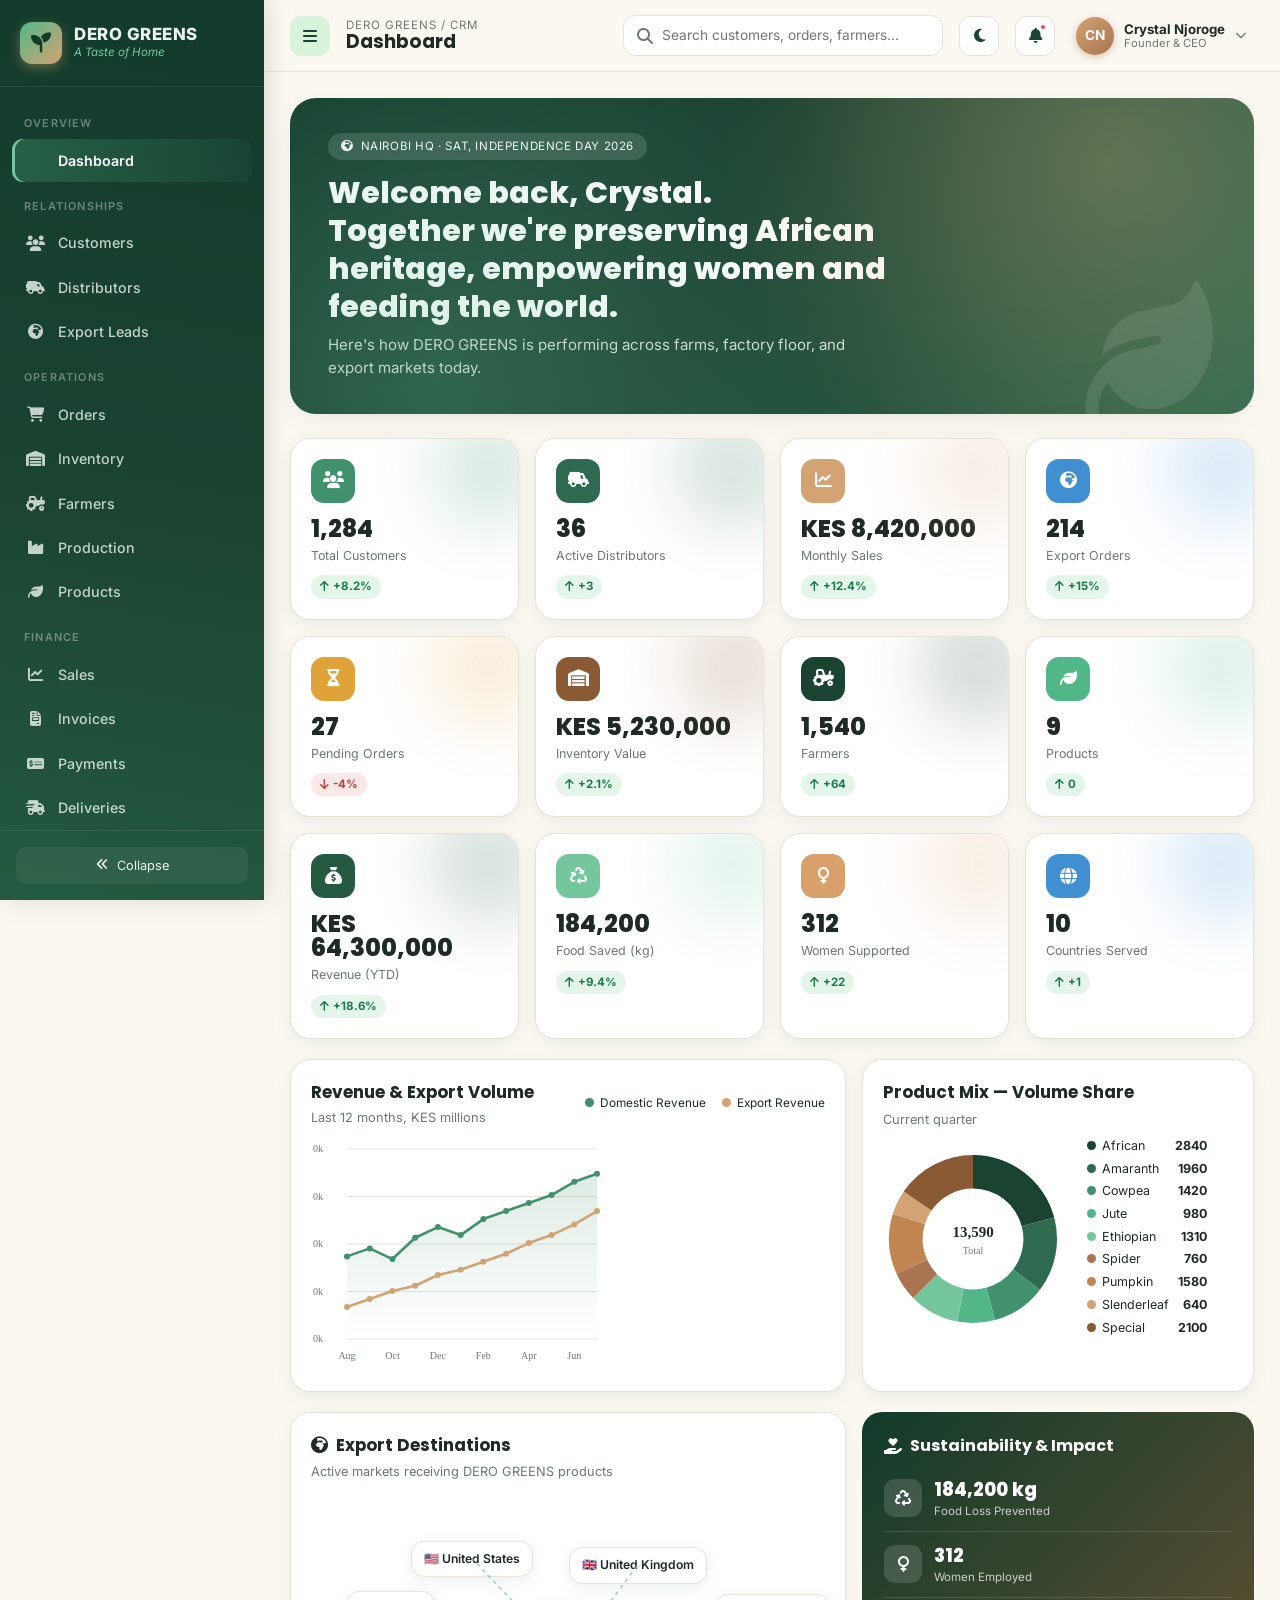
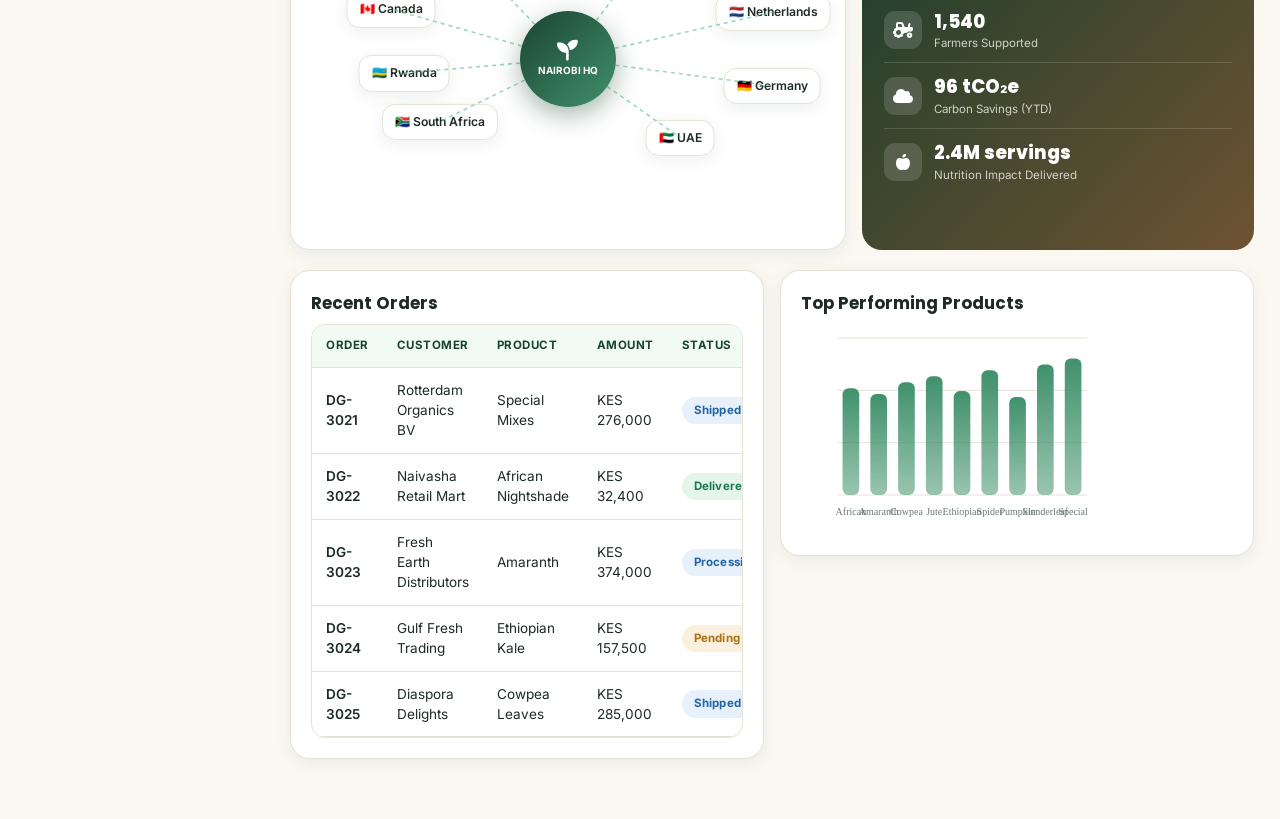
==== commit 55362de2: "SEO: canonical home links, noindex dashboard, sitemap lastmod - Point Home links at / instead of ind" ====
--- a/dashboard/index.html
+++ b/dashboard/index.html
@@ -4,6 +4,7 @@
 <meta charset="UTF-8">
 <meta name="viewport" content="width=device-width, initial-scale=1.0">
 <title>DERO GREENS | CRM Dashboard</title>
+<meta name="robots" content="noindex, nofollow">
 
 <!-- ============================================================
      DERO GREENS — CRM DASHBOARD (Front-end only, dummy data)
